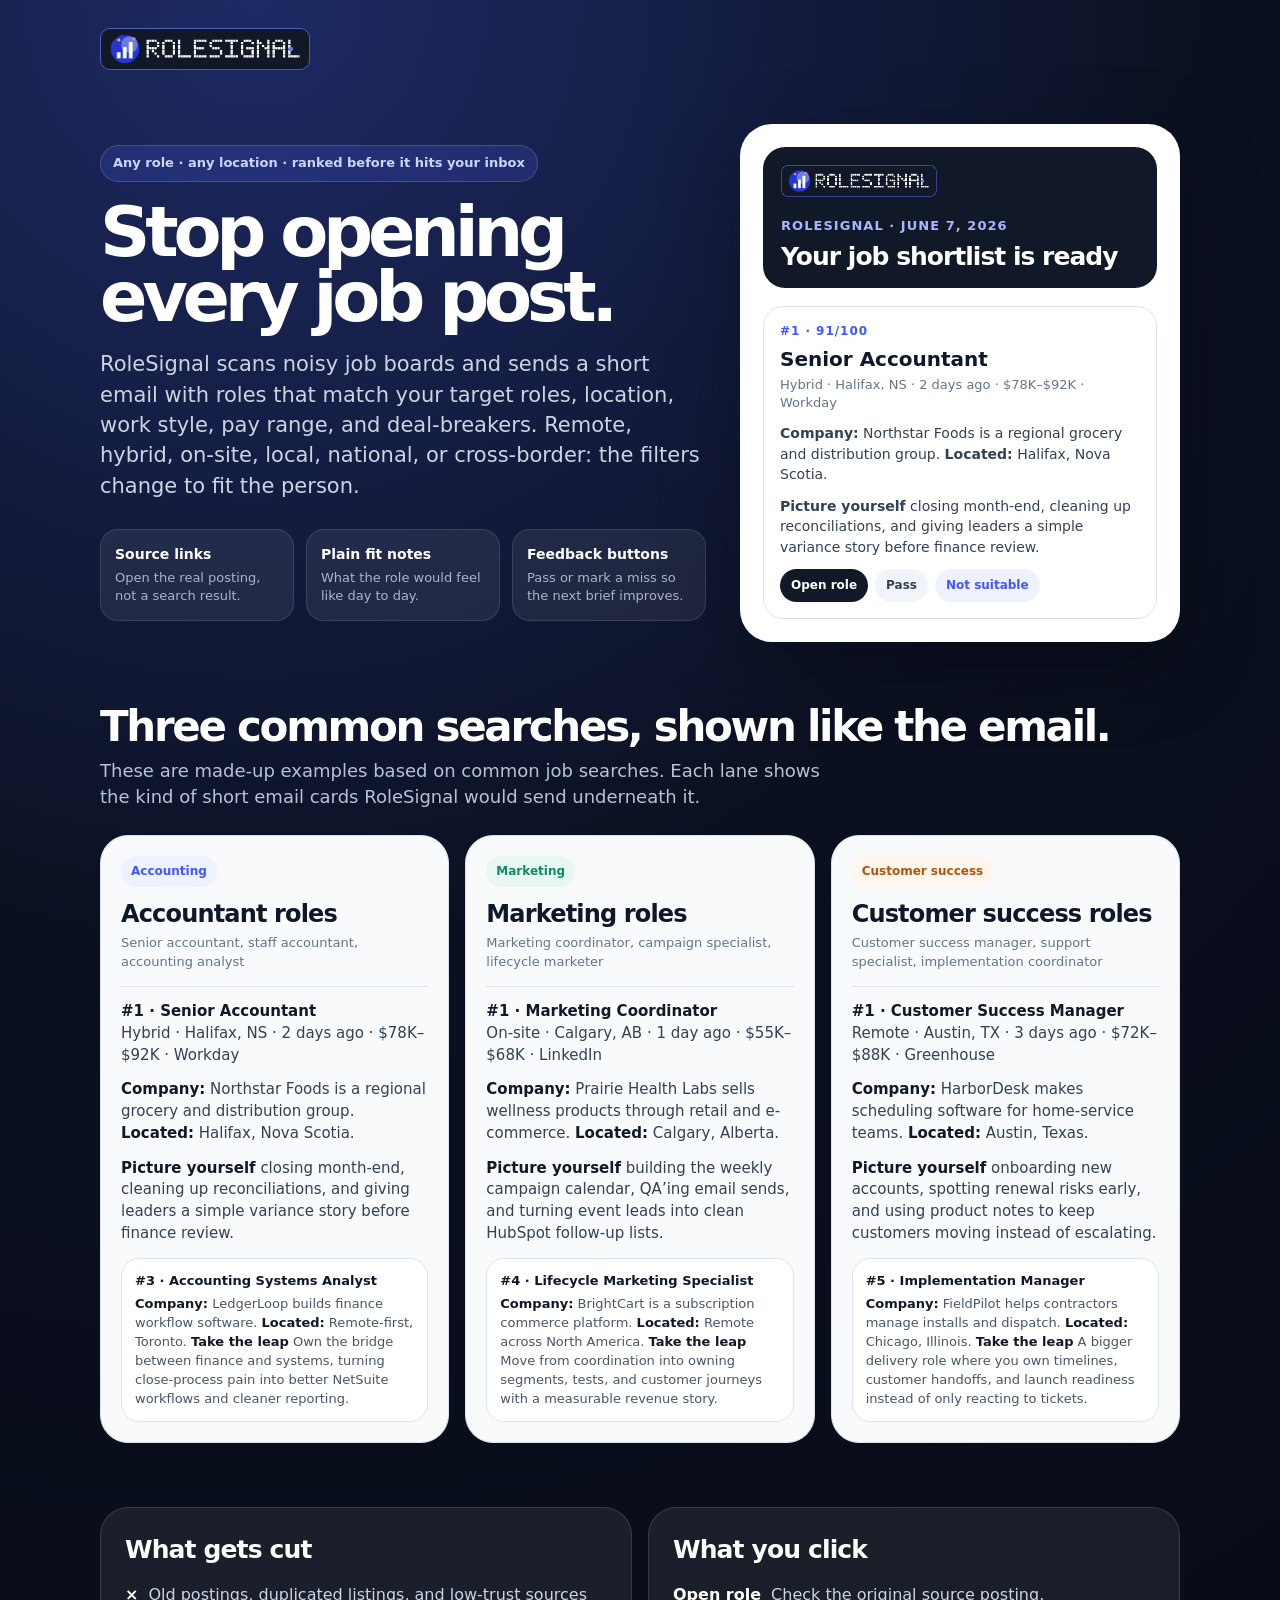
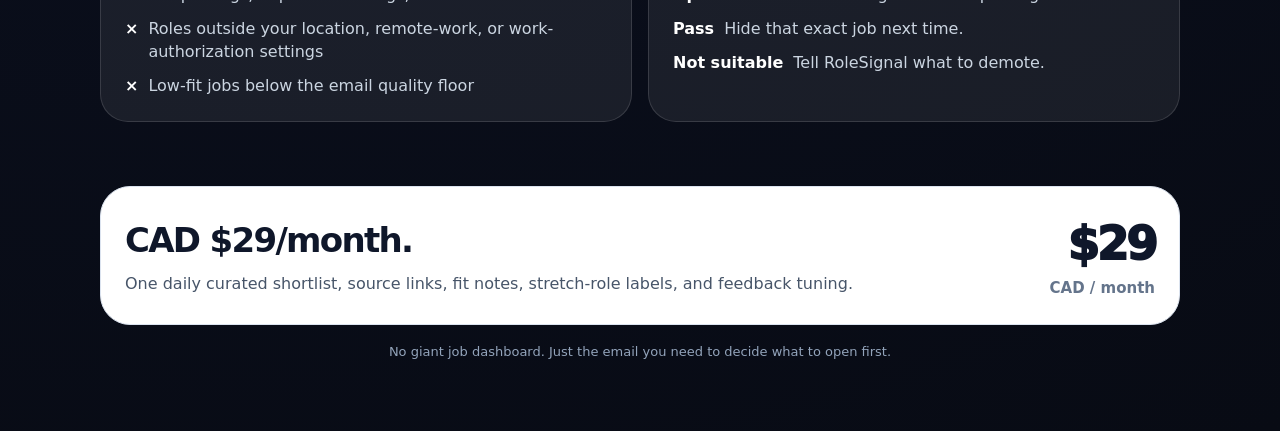
==== index.html @ ea530b76 "Expand RoleSignal examples beyond remote search" ====
<!doctype html>
<html lang="en">
<head>
<meta charset="utf-8" />
<meta name="viewport" content="width=device-width, initial-scale=1" />
<title>RoleSignal: curated job shortlists</title>
<style>
:root{--bg:#0b1020;--panel:#111827;--card:#f8fafc;--ink:#0f172a;--muted:#64748b;--line:#dbe3ef;--blue:#5266ff;--blue2:#eef2ff;--green:#0f8a66;--green2:#e8f7f1;--orange:#b45309;--orange2:#fff7ed;--shadow:0 24px 80px rgba(0,0,0,.28);--radius:28px}*{box-sizing:border-box}body{margin:0;font-family:Inter,ui-sans-serif,system-ui,-apple-system,Segoe UI,Roboto,Arial,sans-serif;background:radial-gradient(circle at 20% 0,#1d2a64 0,#0b1020 42%,#080b14 100%);color:white;-webkit-font-smoothing:antialiased;line-height:1.45}.wrap{max-width:1120px;margin:0 auto;padding:28px 20px 56px}.top{display:flex;align-items:center;justify-content:space-between;margin-bottom:54px}.logo{width:210px;height:auto;display:block}.tag{border:1px solid rgba(255,255,255,.16);color:#cbd5e1;border-radius:999px;padding:8px 12px;font-size:13px;font-weight:800}.hero{display:grid;grid-template-columns:1fr 440px;gap:34px;align-items:center;margin-bottom:64px}.eyebrow{display:inline-flex;gap:8px;align-items:center;background:rgba(82,102,255,.18);color:#cbd5ff;border:1px solid rgba(150,164,255,.28);padding:8px 12px;border-radius:999px;font-size:13px;font-weight:900;margin-bottom:18px}.hero h1{font-size:70px;line-height:.92;letter-spacing:-.075em;margin:0 0 20px;max-width:690px}.lead{font-size:21px;color:#cbd5e1;max-width:650px;margin:0 0 28px}.bullets{display:grid;grid-template-columns:repeat(3,1fr);gap:12px;max-width:720px}.bullet{background:rgba(255,255,255,.07);border:1px solid rgba(255,255,255,.12);border-radius:18px;padding:14px}.bullet b{display:block;font-size:14px;margin-bottom:4px}.bullet span{display:block;color:#aab6ca;font-size:13px}.preview{background:#fff;color:var(--ink);border-radius:32px;padding:22px;box-shadow:var(--shadow);border:1px solid rgba(255,255,255,.18)}.preview-head{background:#111827;color:white;border-radius:22px;padding:18px;margin-bottom:18px}.preview-head img{width:156px;height:auto;margin-bottom:14px}.preview-head b{display:block;font-size:13px;color:#aab6ff;text-transform:uppercase;letter-spacing:.08em}.preview-head h2{font-size:25px;line-height:1.05;margin:8px 0 0;letter-spacing:-.04em}.mini-role{border:1px solid var(--line);border-radius:20px;padding:16px}.score{font-size:12px;color:#4057ff;font-weight:900;text-transform:uppercase;letter-spacing:.08em}.mini-role h3{font-size:20px;line-height:1.15;margin:7px 0 5px}.meta{font-size:13px;color:var(--muted);margin-bottom:10px}.mini-role p{margin:0 0 12px;color:#334155;font-size:14px}.actions{display:flex;gap:7px;flex-wrap:wrap}.pill{display:inline-flex;border-radius:999px;padding:8px 11px;font-size:12px;font-weight:900;background:#111827;color:#fff}.pill.light{background:#f1f5f9;color:#334155}.pill.blue{background:#eef2ff;color:#4057ff}.section{margin:0 0 64px}.section h2{font-size:42px;line-height:1;letter-spacing:-.055em;margin:0 0 10px}.section>p{color:#b7c3d5;font-size:18px;margin:0 0 24px;max-width:720px}.examples{display:grid;grid-template-columns:repeat(3,1fr);gap:16px}.example{background:var(--card);color:var(--ink);border:1px solid var(--line);border-radius:28px;padding:20px;min-height:420px;display:flex;flex-direction:column}.example .label{align-self:flex-start;border-radius:999px;padding:7px 10px;font-size:12px;font-weight:900;margin-bottom:14px}.blue{background:var(--blue2);color:#4057ff}.green{background:var(--green2);color:var(--green)}.orange{background:var(--orange2);color:var(--orange)}.example h3{font-size:24px;line-height:1.1;letter-spacing:-.035em;margin:0 0 7px}.example .where{font-size:13px;color:var(--muted);padding-bottom:14px;border-bottom:1px solid var(--line);margin-bottom:14px}.example p{font-size:15px;color:#334155;margin:0 0 13px}.example strong{color:#111827}.example .why{background:#fff;border:1px solid var(--line);border-radius:18px;padding:13px;margin-top:auto}.why b{display:block;font-size:13px;margin-bottom:5px}.why span{display:block;color:#475569;font-size:13px}.steps{display:grid;grid-template-columns:1fr 1fr;gap:16px}.panel{background:rgba(255,255,255,.07);border:1px solid rgba(255,255,255,.13);border-radius:28px;padding:24px}.panel h3{font-size:25px;margin:0 0 14px;letter-spacing:-.035em}.check{display:grid;gap:11px}.check div{display:flex;gap:10px;color:#cbd5e1}.check b{color:white}.price{background:white;color:var(--ink);border-radius:30px;padding:24px;display:grid;grid-template-columns:1fr auto;gap:20px;align-items:center;border:1px solid var(--line)}.price h2{font-size:34px;margin:0 0 6px;letter-spacing:-.05em}.price p{margin:0;color:#475569}.amount{text-align:right;font-size:46px;font-weight:950;letter-spacing:-.06em}.amount span{display:block;font-size:15px;color:#64748b;letter-spacing:0;font-weight:800}.note{color:#93a4bb;font-size:13px;margin-top:18px;text-align:center}@media(max-width:900px){.hero{grid-template-columns:1fr}.hero h1{font-size:50px}.bullets,.examples,.steps,.price{grid-template-columns:1fr}.amount{text-align:left}.top{align-items:flex-start;gap:16px;flex-direction:column}}
</style>
</head>
<body>
<div class="wrap">
  <header class="top">
    <img class="logo" src="assets/rolesignal-logo.png" alt="RoleSignal">
  </header>

  <main>
    <section class="hero">
      <div>
        <div class="eyebrow">Any role · any location · ranked before it hits your inbox</div>
        <h1>Stop opening every job post.</h1>
        <p class="lead">RoleSignal scans noisy job boards and sends a short email with roles that match your target roles, location, work style, pay range, and deal-breakers. Remote, hybrid, on-site, local, national, or cross-border: the filters change to fit the person.</p>
        <div class="bullets">
          <div class="bullet"><b>Source links</b><span>Open the real posting, not a search result.</span></div>
          <div class="bullet"><b>Plain fit notes</b><span>What the role would feel like day to day.</span></div>
          <div class="bullet"><b>Feedback buttons</b><span>Pass or mark a miss so the next brief improves.</span></div>
        </div>
      </div>
      <aside class="preview" aria-label="Email preview">
        <div class="preview-head">
          <img src="assets/rolesignal-logo.png" alt="RoleSignal">
          <b>RoleSignal · June 7, 2026</b>
          <h2>Your job shortlist is ready</h2>
        </div>
        <div class="mini-role">
          <div class="score">#1 · 91/100</div>
          <h3>Senior Accountant</h3>
          <div class="meta">Hybrid · Halifax, NS · 2 days ago · $78K–$92K · Workday</div>
          <p><strong>Company:</strong> Northstar Foods is a regional grocery and distribution group. <strong>Located:</strong> Halifax, Nova Scotia.</p>
          <p><strong>Picture yourself</strong> closing month-end, cleaning up reconciliations, and giving leaders a simple variance story before finance review.</p>
          <div class="actions"><span class="pill">Open role</span><span class="pill light">Pass</span><span class="pill blue">Not suitable</span></div>
        </div>
      </aside>
    </section>

    <section class="section">
      <h2>Three common searches, shown like the email.</h2>
      <p>These are made-up examples based on common job searches. Each lane shows the kind of short email cards RoleSignal would send underneath it.</p>
      <div class="examples">
        <article class="example">
          <div class="label blue">Accounting</div>
          <h3>Accountant roles</h3>
          <div class="where">Senior accountant, staff accountant, accounting analyst</div>
          <p><strong>#1 · Senior Accountant</strong><br>Hybrid · Halifax, NS · 2 days ago · $78K–$92K · Workday</p>
          <p><strong>Company:</strong> Northstar Foods is a regional grocery and distribution group. <strong>Located:</strong> Halifax, Nova Scotia.</p>
          <p><strong>Picture yourself</strong> closing month-end, cleaning up reconciliations, and giving leaders a simple variance story before finance review.</p>
          <div class="why"><b>#3 · Accounting Systems Analyst</b><span><strong>Company:</strong> LedgerLoop builds finance workflow software. <strong>Located:</strong> Remote-first, Toronto. <strong>Take the leap</strong> Own the bridge between finance and systems, turning close-process pain into better NetSuite workflows and cleaner reporting.</span></div>
        </article>
        <article class="example">
          <div class="label green">Marketing</div>
          <h3>Marketing roles</h3>
          <div class="where">Marketing coordinator, campaign specialist, lifecycle marketer</div>
          <p><strong>#1 · Marketing Coordinator</strong><br>On-site · Calgary, AB · 1 day ago · $55K–$68K · LinkedIn</p>
          <p><strong>Company:</strong> Prairie Health Labs sells wellness products through retail and e-commerce. <strong>Located:</strong> Calgary, Alberta.</p>
          <p><strong>Picture yourself</strong> building the weekly campaign calendar, QA’ing email sends, and turning event leads into clean HubSpot follow-up lists.</p>
          <div class="why"><b>#4 · Lifecycle Marketing Specialist</b><span><strong>Company:</strong> BrightCart is a subscription commerce platform. <strong>Located:</strong> Remote across North America. <strong>Take the leap</strong> Move from coordination into owning segments, tests, and customer journeys with a measurable revenue story.</span></div>
        </article>
        <article class="example">
          <div class="label orange">Customer success</div>
          <h3>Customer success roles</h3>
          <div class="where">Customer success manager, support specialist, implementation coordinator</div>
          <p><strong>#1 · Customer Success Manager</strong><br>Remote · Austin, TX · 3 days ago · $72K–$88K · Greenhouse</p>
          <p><strong>Company:</strong> HarborDesk makes scheduling software for home-service teams. <strong>Located:</strong> Austin, Texas.</p>
          <p><strong>Picture yourself</strong> onboarding new accounts, spotting renewal risks early, and using product notes to keep customers moving instead of escalating.</p>
          <div class="why"><b>#5 · Implementation Manager</b><span><strong>Company:</strong> FieldPilot helps contractors manage installs and dispatch. <strong>Located:</strong> Chicago, Illinois. <strong>Take the leap</strong> A bigger delivery role where you own timelines, customer handoffs, and launch readiness instead of only reacting to tickets.</span></div>
        </article>
      </div>
    </section>

    <section class="section steps">
      <div class="panel">
        <h3>What gets cut</h3>
        <div class="check">
          <div><b>×</b><span>Old postings, duplicated listings, and low-trust sources</span></div>
          <div><b>×</b><span>Roles outside your location, remote-work, or work-authorization settings</span></div>
          <div><b>×</b><span>Low-fit jobs below the email quality floor</span></div>
        </div>
      </div>
      <div class="panel">
        <h3>What you click</h3>
        <div class="check">
          <div><b>Open role</b><span>Check the original source posting.</span></div>
          <div><b>Pass</b><span>Hide that exact job next time.</span></div>
          <div><b>Not suitable</b><span>Tell RoleSignal what to demote.</span></div>
        </div>
      </div>
    </section>

    <section class="price" aria-label="Pricing">
      <div>
        <h2>CAD $29/month.</h2>
        <p>One daily curated shortlist, source links, fit notes, stretch-role labels, and feedback tuning.</p>
      </div>
      <div class="amount">$29<span>CAD / month</span></div>
    </section>
    <p class="note">No giant job dashboard. Just the email you need to decide what to open first.</p>
  </main>
</div>
</body>
</html>
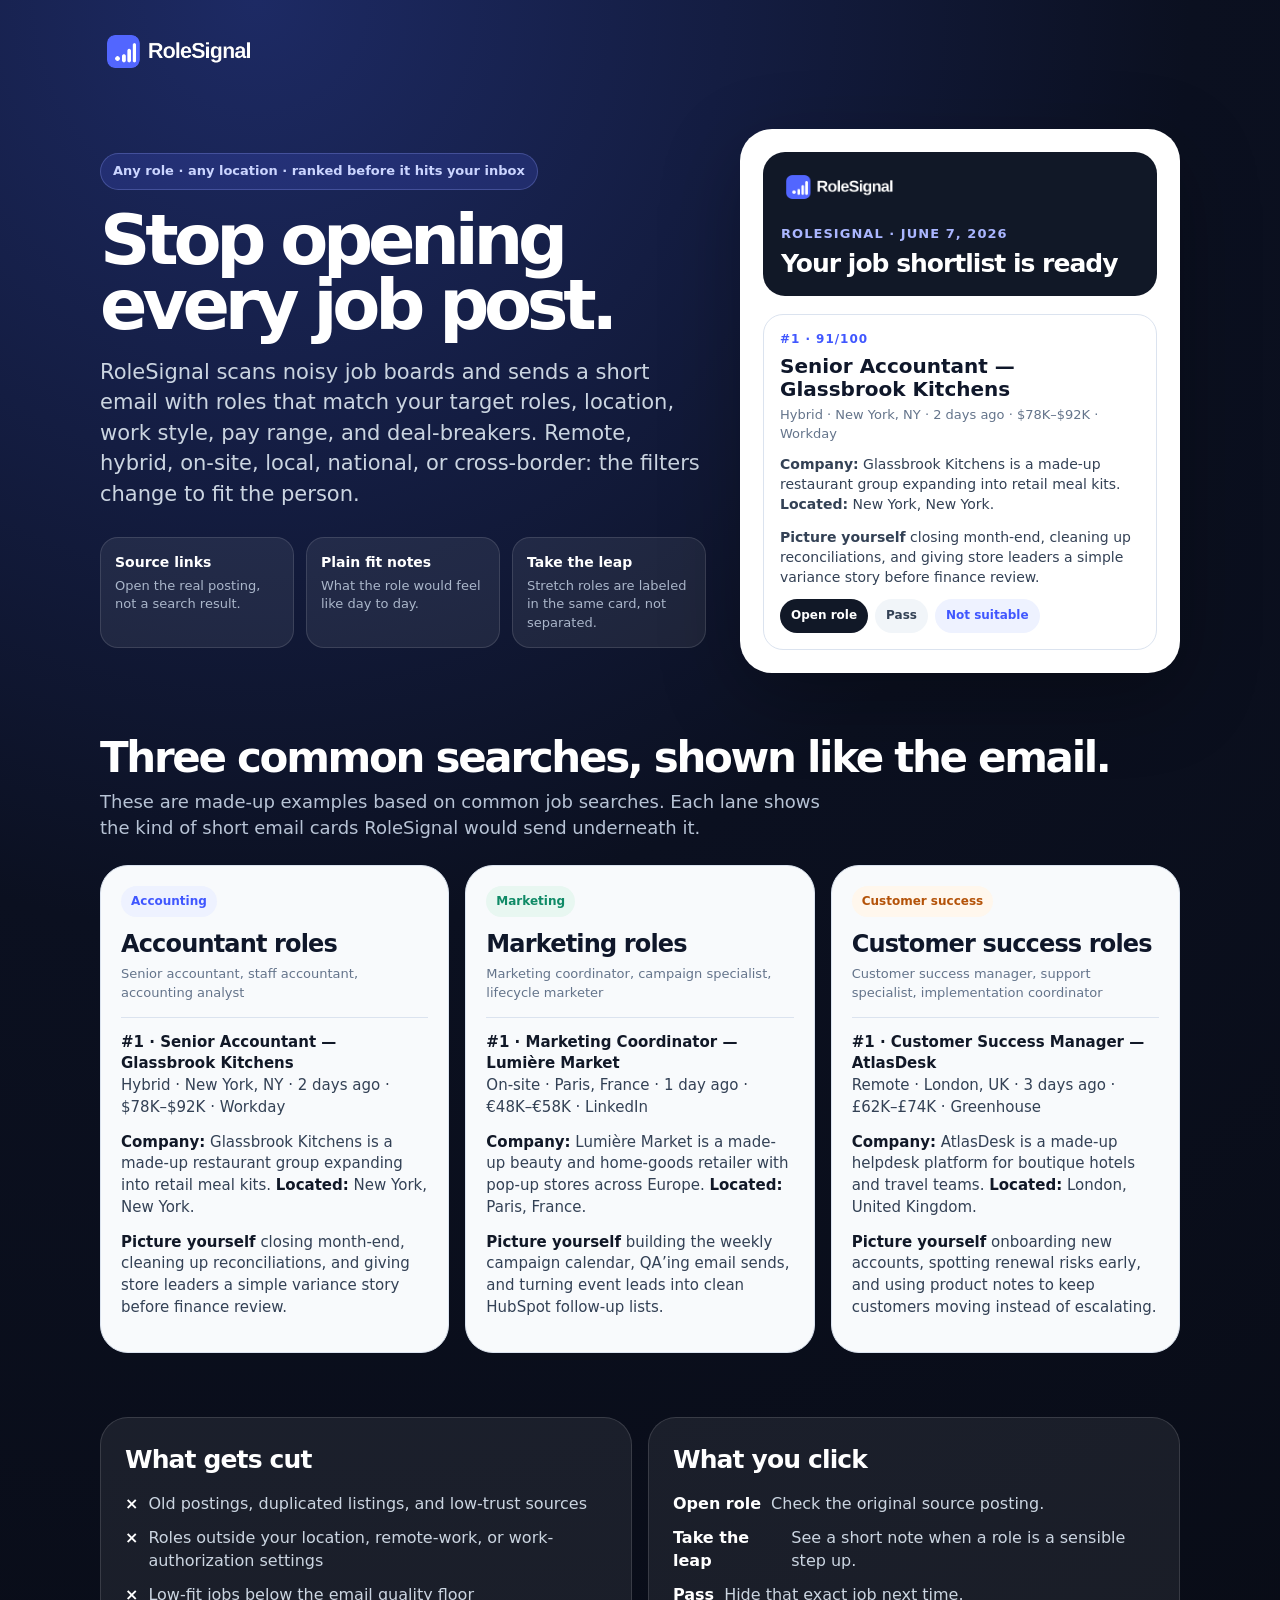
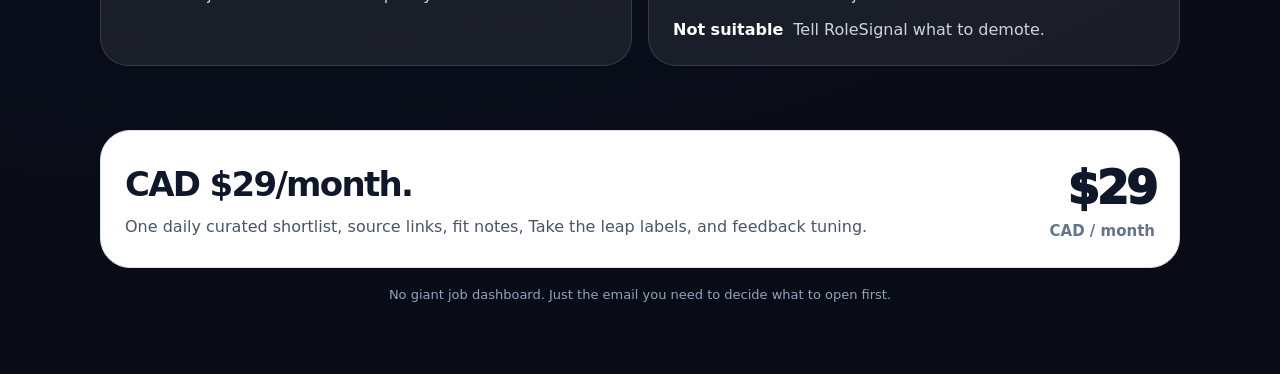
==== commit 4aa8c4f1: "Polish RoleSignal examples and logo" ====
--- a/index.html
+++ b/index.html
@@ -11,7 +11,7 @@
 <body>
 <div class="wrap">
   <header class="top">
-    <img class="logo" src="assets/rolesignal-logo.png" alt="RoleSignal">
+    <img class="logo" src="assets/rolesignal-logo-clean.png" alt="RoleSignal">
   </header>
 
   <main>
@@ -23,21 +23,21 @@
         <div class="bullets">
           <div class="bullet"><b>Source links</b><span>Open the real posting, not a search result.</span></div>
           <div class="bullet"><b>Plain fit notes</b><span>What the role would feel like day to day.</span></div>
-          <div class="bullet"><b>Feedback buttons</b><span>Pass or mark a miss so the next brief improves.</span></div>
+          <div class="bullet"><b>Take the leap</b><span>Stretch roles are labeled in the same card, not separated.</span></div>
         </div>
       </div>
       <aside class="preview" aria-label="Email preview">
         <div class="preview-head">
-          <img src="assets/rolesignal-logo.png" alt="RoleSignal">
+          <img src="assets/rolesignal-logo-clean.png" alt="RoleSignal">
           <b>RoleSignal · June 7, 2026</b>
           <h2>Your job shortlist is ready</h2>
         </div>
         <div class="mini-role">
           <div class="score">#1 · 91/100</div>
-          <h3>Senior Accountant</h3>
-          <div class="meta">Hybrid · Halifax, NS · 2 days ago · $78K–$92K · Workday</div>
-          <p><strong>Company:</strong> Northstar Foods is a regional grocery and distribution group. <strong>Located:</strong> Halifax, Nova Scotia.</p>
-          <p><strong>Picture yourself</strong> closing month-end, cleaning up reconciliations, and giving leaders a simple variance story before finance review.</p>
+          <h3>Senior Accountant — Glassbrook Kitchens</h3>
+          <div class="meta">Hybrid · New York, NY · 2 days ago · $78K–$92K · Workday</div>
+          <p><strong>Company:</strong> Glassbrook Kitchens is a made-up restaurant group expanding into retail meal kits. <strong>Located:</strong> New York, New York.</p>
+          <p><strong>Picture yourself</strong> closing month-end, cleaning up reconciliations, and giving store leaders a simple variance story before finance review.</p>
           <div class="actions"><span class="pill">Open role</span><span class="pill light">Pass</span><span class="pill blue">Not suitable</span></div>
         </div>
       </aside>
@@ -51,28 +51,25 @@
           <div class="label blue">Accounting</div>
           <h3>Accountant roles</h3>
           <div class="where">Senior accountant, staff accountant, accounting analyst</div>
-          <p><strong>#1 · Senior Accountant</strong><br>Hybrid · Halifax, NS · 2 days ago · $78K–$92K · Workday</p>
-          <p><strong>Company:</strong> Northstar Foods is a regional grocery and distribution group. <strong>Located:</strong> Halifax, Nova Scotia.</p>
-          <p><strong>Picture yourself</strong> closing month-end, cleaning up reconciliations, and giving leaders a simple variance story before finance review.</p>
-          <div class="why"><b>#3 · Accounting Systems Analyst</b><span><strong>Company:</strong> LedgerLoop builds finance workflow software. <strong>Located:</strong> Remote-first, Toronto. <strong>Take the leap</strong> Own the bridge between finance and systems, turning close-process pain into better NetSuite workflows and cleaner reporting.</span></div>
+          <p><strong>#1 · Senior Accountant — Glassbrook Kitchens</strong><br>Hybrid · New York, NY · 2 days ago · $78K–$92K · Workday</p>
+          <p><strong>Company:</strong> Glassbrook Kitchens is a made-up restaurant group expanding into retail meal kits. <strong>Located:</strong> New York, New York.</p>
+          <p><strong>Picture yourself</strong> closing month-end, cleaning up reconciliations, and giving store leaders a simple variance story before finance review.</p>
         </article>
         <article class="example">
           <div class="label green">Marketing</div>
           <h3>Marketing roles</h3>
           <div class="where">Marketing coordinator, campaign specialist, lifecycle marketer</div>
-          <p><strong>#1 · Marketing Coordinator</strong><br>On-site · Calgary, AB · 1 day ago · $55K–$68K · LinkedIn</p>
-          <p><strong>Company:</strong> Prairie Health Labs sells wellness products through retail and e-commerce. <strong>Located:</strong> Calgary, Alberta.</p>
+          <p><strong>#1 · Marketing Coordinator — Lumière Market</strong><br>On-site · Paris, France · 1 day ago · €48K–€58K · LinkedIn</p>
+          <p><strong>Company:</strong> Lumière Market is a made-up beauty and home-goods retailer with pop-up stores across Europe. <strong>Located:</strong> Paris, France.</p>
           <p><strong>Picture yourself</strong> building the weekly campaign calendar, QA’ing email sends, and turning event leads into clean HubSpot follow-up lists.</p>
-          <div class="why"><b>#4 · Lifecycle Marketing Specialist</b><span><strong>Company:</strong> BrightCart is a subscription commerce platform. <strong>Located:</strong> Remote across North America. <strong>Take the leap</strong> Move from coordination into owning segments, tests, and customer journeys with a measurable revenue story.</span></div>
         </article>
         <article class="example">
           <div class="label orange">Customer success</div>
           <h3>Customer success roles</h3>
           <div class="where">Customer success manager, support specialist, implementation coordinator</div>
-          <p><strong>#1 · Customer Success Manager</strong><br>Remote · Austin, TX · 3 days ago · $72K–$88K · Greenhouse</p>
-          <p><strong>Company:</strong> HarborDesk makes scheduling software for home-service teams. <strong>Located:</strong> Austin, Texas.</p>
+          <p><strong>#1 · Customer Success Manager — AtlasDesk</strong><br>Remote · London, UK · 3 days ago · £62K–£74K · Greenhouse</p>
+          <p><strong>Company:</strong> AtlasDesk is a made-up helpdesk platform for boutique hotels and travel teams. <strong>Located:</strong> London, United Kingdom.</p>
           <p><strong>Picture yourself</strong> onboarding new accounts, spotting renewal risks early, and using product notes to keep customers moving instead of escalating.</p>
-          <div class="why"><b>#5 · Implementation Manager</b><span><strong>Company:</strong> FieldPilot helps contractors manage installs and dispatch. <strong>Located:</strong> Chicago, Illinois. <strong>Take the leap</strong> A bigger delivery role where you own timelines, customer handoffs, and launch readiness instead of only reacting to tickets.</span></div>
         </article>
       </div>
     </section>
@@ -90,6 +87,7 @@
         <h3>What you click</h3>
         <div class="check">
           <div><b>Open role</b><span>Check the original source posting.</span></div>
+          <div><b>Take the leap</b><span>See a short note when a role is a sensible step up.</span></div>
           <div><b>Pass</b><span>Hide that exact job next time.</span></div>
           <div><b>Not suitable</b><span>Tell RoleSignal what to demote.</span></div>
         </div>
@@ -99,7 +97,7 @@
     <section class="price" aria-label="Pricing">
       <div>
         <h2>CAD $29/month.</h2>
-        <p>One daily curated shortlist, source links, fit notes, stretch-role labels, and feedback tuning.</p>
+        <p>One daily curated shortlist, source links, fit notes, Take the leap labels, and feedback tuning.</p>
       </div>
       <div class="amount">$29<span>CAD / month</span></div>
     </section>
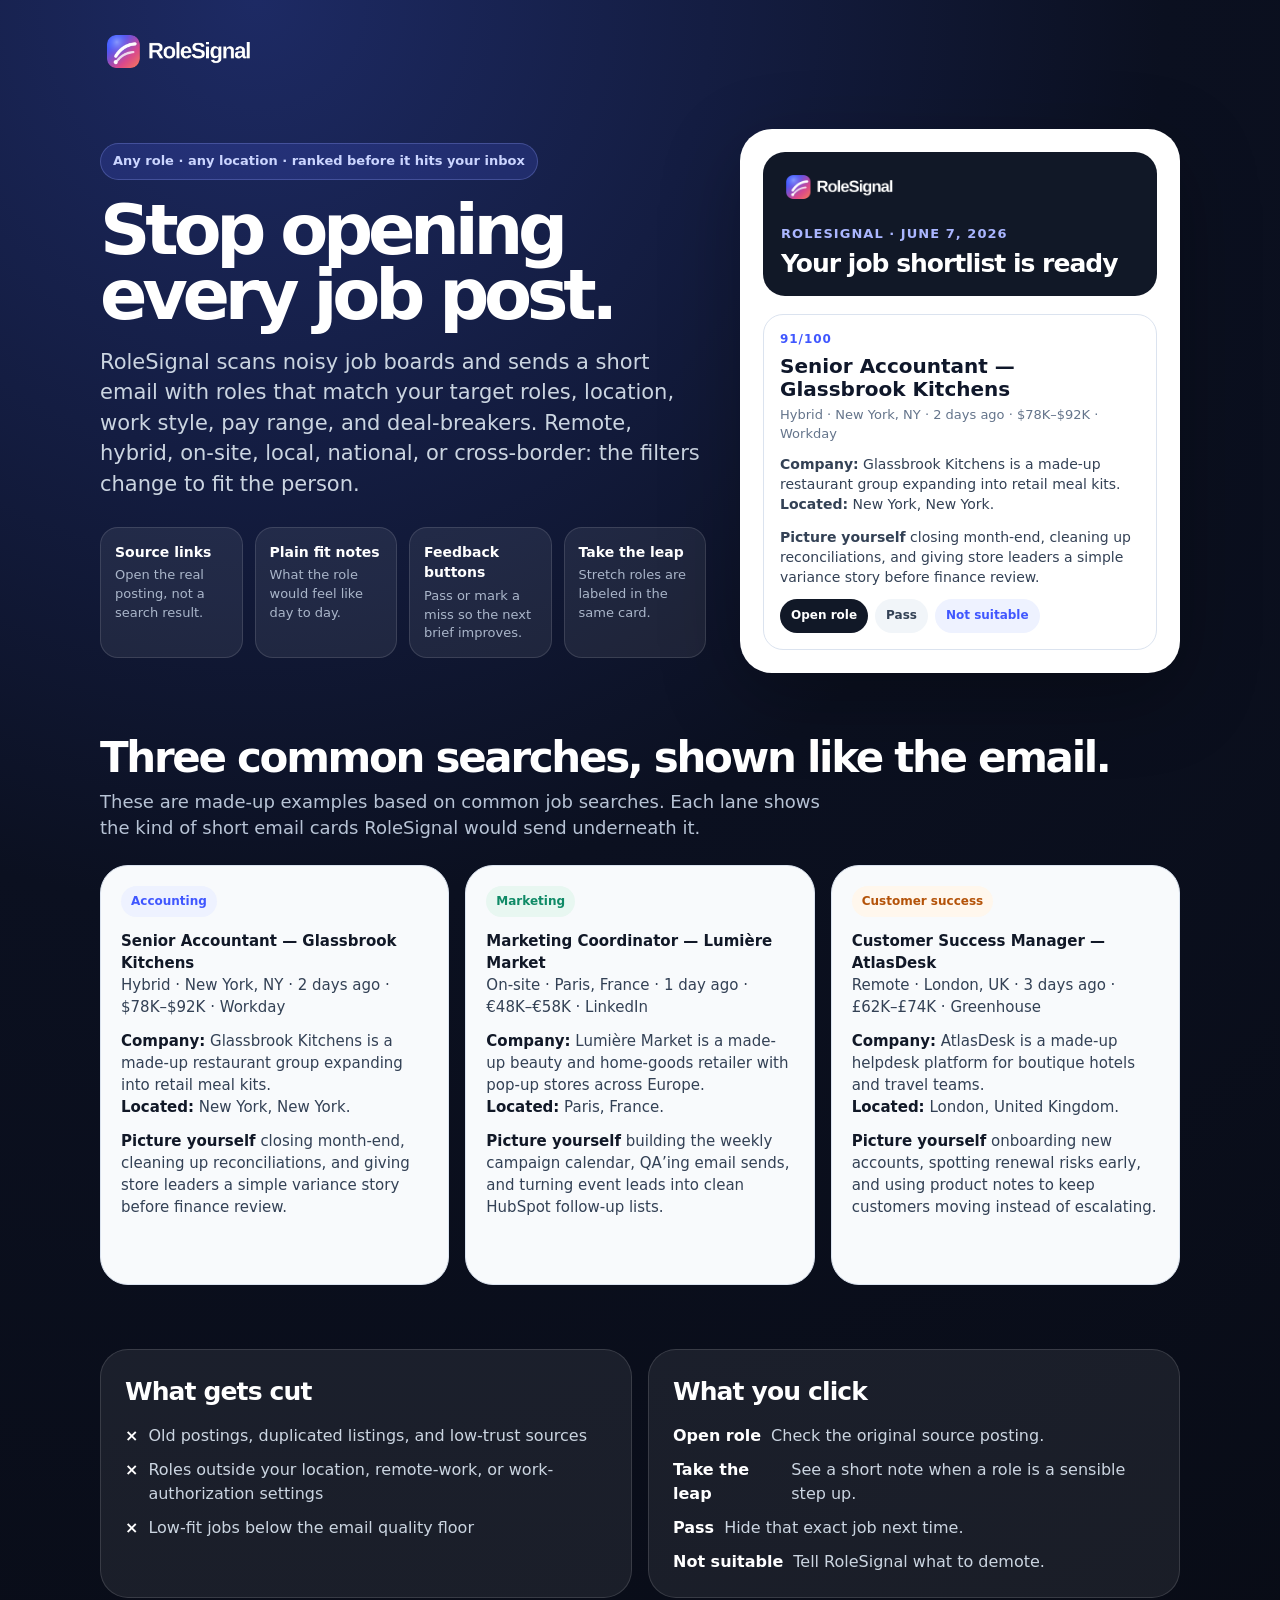
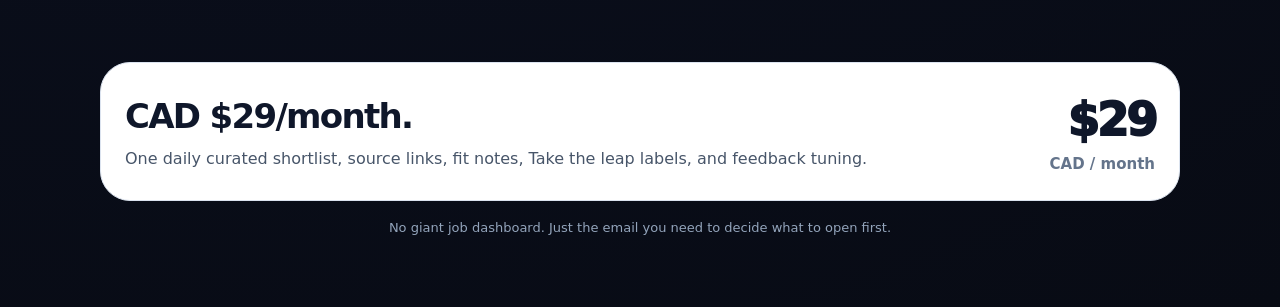
==== commit 36bd8faf: "Rework RoleSignal logo and example cards" ====
--- a/index.html
+++ b/index.html
@@ -5,7 +5,7 @@
 <meta name="viewport" content="width=device-width, initial-scale=1" />
 <title>RoleSignal: curated job shortlists</title>
 <style>
-:root{--bg:#0b1020;--panel:#111827;--card:#f8fafc;--ink:#0f172a;--muted:#64748b;--line:#dbe3ef;--blue:#5266ff;--blue2:#eef2ff;--green:#0f8a66;--green2:#e8f7f1;--orange:#b45309;--orange2:#fff7ed;--shadow:0 24px 80px rgba(0,0,0,.28);--radius:28px}*{box-sizing:border-box}body{margin:0;font-family:Inter,ui-sans-serif,system-ui,-apple-system,Segoe UI,Roboto,Arial,sans-serif;background:radial-gradient(circle at 20% 0,#1d2a64 0,#0b1020 42%,#080b14 100%);color:white;-webkit-font-smoothing:antialiased;line-height:1.45}.wrap{max-width:1120px;margin:0 auto;padding:28px 20px 56px}.top{display:flex;align-items:center;justify-content:space-between;margin-bottom:54px}.logo{width:210px;height:auto;display:block}.tag{border:1px solid rgba(255,255,255,.16);color:#cbd5e1;border-radius:999px;padding:8px 12px;font-size:13px;font-weight:800}.hero{display:grid;grid-template-columns:1fr 440px;gap:34px;align-items:center;margin-bottom:64px}.eyebrow{display:inline-flex;gap:8px;align-items:center;background:rgba(82,102,255,.18);color:#cbd5ff;border:1px solid rgba(150,164,255,.28);padding:8px 12px;border-radius:999px;font-size:13px;font-weight:900;margin-bottom:18px}.hero h1{font-size:70px;line-height:.92;letter-spacing:-.075em;margin:0 0 20px;max-width:690px}.lead{font-size:21px;color:#cbd5e1;max-width:650px;margin:0 0 28px}.bullets{display:grid;grid-template-columns:repeat(3,1fr);gap:12px;max-width:720px}.bullet{background:rgba(255,255,255,.07);border:1px solid rgba(255,255,255,.12);border-radius:18px;padding:14px}.bullet b{display:block;font-size:14px;margin-bottom:4px}.bullet span{display:block;color:#aab6ca;font-size:13px}.preview{background:#fff;color:var(--ink);border-radius:32px;padding:22px;box-shadow:var(--shadow);border:1px solid rgba(255,255,255,.18)}.preview-head{background:#111827;color:white;border-radius:22px;padding:18px;margin-bottom:18px}.preview-head img{width:156px;height:auto;margin-bottom:14px}.preview-head b{display:block;font-size:13px;color:#aab6ff;text-transform:uppercase;letter-spacing:.08em}.preview-head h2{font-size:25px;line-height:1.05;margin:8px 0 0;letter-spacing:-.04em}.mini-role{border:1px solid var(--line);border-radius:20px;padding:16px}.score{font-size:12px;color:#4057ff;font-weight:900;text-transform:uppercase;letter-spacing:.08em}.mini-role h3{font-size:20px;line-height:1.15;margin:7px 0 5px}.meta{font-size:13px;color:var(--muted);margin-bottom:10px}.mini-role p{margin:0 0 12px;color:#334155;font-size:14px}.actions{display:flex;gap:7px;flex-wrap:wrap}.pill{display:inline-flex;border-radius:999px;padding:8px 11px;font-size:12px;font-weight:900;background:#111827;color:#fff}.pill.light{background:#f1f5f9;color:#334155}.pill.blue{background:#eef2ff;color:#4057ff}.section{margin:0 0 64px}.section h2{font-size:42px;line-height:1;letter-spacing:-.055em;margin:0 0 10px}.section>p{color:#b7c3d5;font-size:18px;margin:0 0 24px;max-width:720px}.examples{display:grid;grid-template-columns:repeat(3,1fr);gap:16px}.example{background:var(--card);color:var(--ink);border:1px solid var(--line);border-radius:28px;padding:20px;min-height:420px;display:flex;flex-direction:column}.example .label{align-self:flex-start;border-radius:999px;padding:7px 10px;font-size:12px;font-weight:900;margin-bottom:14px}.blue{background:var(--blue2);color:#4057ff}.green{background:var(--green2);color:var(--green)}.orange{background:var(--orange2);color:var(--orange)}.example h3{font-size:24px;line-height:1.1;letter-spacing:-.035em;margin:0 0 7px}.example .where{font-size:13px;color:var(--muted);padding-bottom:14px;border-bottom:1px solid var(--line);margin-bottom:14px}.example p{font-size:15px;color:#334155;margin:0 0 13px}.example strong{color:#111827}.example .why{background:#fff;border:1px solid var(--line);border-radius:18px;padding:13px;margin-top:auto}.why b{display:block;font-size:13px;margin-bottom:5px}.why span{display:block;color:#475569;font-size:13px}.steps{display:grid;grid-template-columns:1fr 1fr;gap:16px}.panel{background:rgba(255,255,255,.07);border:1px solid rgba(255,255,255,.13);border-radius:28px;padding:24px}.panel h3{font-size:25px;margin:0 0 14px;letter-spacing:-.035em}.check{display:grid;gap:11px}.check div{display:flex;gap:10px;color:#cbd5e1}.check b{color:white}.price{background:white;color:var(--ink);border-radius:30px;padding:24px;display:grid;grid-template-columns:1fr auto;gap:20px;align-items:center;border:1px solid var(--line)}.price h2{font-size:34px;margin:0 0 6px;letter-spacing:-.05em}.price p{margin:0;color:#475569}.amount{text-align:right;font-size:46px;font-weight:950;letter-spacing:-.06em}.amount span{display:block;font-size:15px;color:#64748b;letter-spacing:0;font-weight:800}.note{color:#93a4bb;font-size:13px;margin-top:18px;text-align:center}@media(max-width:900px){.hero{grid-template-columns:1fr}.hero h1{font-size:50px}.bullets,.examples,.steps,.price{grid-template-columns:1fr}.amount{text-align:left}.top{align-items:flex-start;gap:16px;flex-direction:column}}
+:root{--bg:#0b1020;--panel:#111827;--card:#f8fafc;--ink:#0f172a;--muted:#64748b;--line:#dbe3ef;--blue:#5266ff;--blue2:#eef2ff;--green:#0f8a66;--green2:#e8f7f1;--orange:#b45309;--orange2:#fff7ed;--shadow:0 24px 80px rgba(0,0,0,.28);--radius:28px}*{box-sizing:border-box}body{margin:0;font-family:Inter,ui-sans-serif,system-ui,-apple-system,Segoe UI,Roboto,Arial,sans-serif;background:radial-gradient(circle at 20% 0,#1d2a64 0,#0b1020 42%,#080b14 100%);color:white;-webkit-font-smoothing:antialiased;line-height:1.45}.wrap{max-width:1120px;margin:0 auto;padding:28px 20px 56px}.top{display:flex;align-items:center;justify-content:space-between;margin-bottom:54px}.logo{width:210px;height:auto;display:block}.tag{border:1px solid rgba(255,255,255,.16);color:#cbd5e1;border-radius:999px;padding:8px 12px;font-size:13px;font-weight:800}.hero{display:grid;grid-template-columns:1fr 440px;gap:34px;align-items:center;margin-bottom:64px}.eyebrow{display:inline-flex;gap:8px;align-items:center;background:rgba(82,102,255,.18);color:#cbd5ff;border:1px solid rgba(150,164,255,.28);padding:8px 12px;border-radius:999px;font-size:13px;font-weight:900;margin-bottom:18px}.hero h1{font-size:70px;line-height:.92;letter-spacing:-.075em;margin:0 0 20px;max-width:690px}.lead{font-size:21px;color:#cbd5e1;max-width:650px;margin:0 0 28px}.bullets{display:grid;grid-template-columns:repeat(4,1fr);gap:12px;max-width:900px}.bullet{background:rgba(255,255,255,.07);border:1px solid rgba(255,255,255,.12);border-radius:18px;padding:14px}.bullet b{display:block;font-size:14px;margin-bottom:4px}.bullet span{display:block;color:#aab6ca;font-size:13px}.preview{background:#fff;color:var(--ink);border-radius:32px;padding:22px;box-shadow:var(--shadow);border:1px solid rgba(255,255,255,.18)}.preview-head{background:#111827;color:white;border-radius:22px;padding:18px;margin-bottom:18px}.preview-head img{width:156px;height:auto;margin-bottom:14px}.preview-head b{display:block;font-size:13px;color:#aab6ff;text-transform:uppercase;letter-spacing:.08em}.preview-head h2{font-size:25px;line-height:1.05;margin:8px 0 0;letter-spacing:-.04em}.mini-role{border:1px solid var(--line);border-radius:20px;padding:16px}.score{font-size:12px;color:#4057ff;font-weight:900;text-transform:uppercase;letter-spacing:.08em}.mini-role h3{font-size:20px;line-height:1.15;margin:7px 0 5px}.meta{font-size:13px;color:var(--muted);margin-bottom:10px}.mini-role p{margin:0 0 12px;color:#334155;font-size:14px}.actions{display:flex;gap:7px;flex-wrap:wrap}.pill{display:inline-flex;border-radius:999px;padding:8px 11px;font-size:12px;font-weight:900;background:#111827;color:#fff}.pill.light{background:#f1f5f9;color:#334155}.pill.blue{background:#eef2ff;color:#4057ff}.section{margin:0 0 64px}.section h2{font-size:42px;line-height:1;letter-spacing:-.055em;margin:0 0 10px}.section>p{color:#b7c3d5;font-size:18px;margin:0 0 24px;max-width:720px}.examples{display:grid;grid-template-columns:repeat(3,1fr);gap:16px}.example{background:var(--card);color:var(--ink);border:1px solid var(--line);border-radius:28px;padding:20px;min-height:420px;display:flex;flex-direction:column}.example .label{align-self:flex-start;border-radius:999px;padding:7px 10px;font-size:12px;font-weight:900;margin-bottom:14px}.blue{background:var(--blue2);color:#4057ff}.green{background:var(--green2);color:var(--green)}.orange{background:var(--orange2);color:var(--orange)}.example h3{font-size:24px;line-height:1.1;letter-spacing:-.035em;margin:0 0 7px}.example .where{font-size:13px;color:var(--muted);padding-bottom:14px;border-bottom:1px solid var(--line);margin-bottom:14px}.example p{font-size:15px;color:#334155;margin:0 0 13px}.example strong{color:#111827}.example .why{background:#fff;border:1px solid var(--line);border-radius:18px;padding:13px;margin-top:auto}.why b{display:block;font-size:13px;margin-bottom:5px}.why span{display:block;color:#475569;font-size:13px}.steps{display:grid;grid-template-columns:1fr 1fr;gap:16px}.panel{background:rgba(255,255,255,.07);border:1px solid rgba(255,255,255,.13);border-radius:28px;padding:24px}.panel h3{font-size:25px;margin:0 0 14px;letter-spacing:-.035em}.check{display:grid;gap:11px}.check div{display:flex;gap:10px;color:#cbd5e1}.check b{color:white}.price{background:white;color:var(--ink);border-radius:30px;padding:24px;display:grid;grid-template-columns:1fr auto;gap:20px;align-items:center;border:1px solid var(--line)}.price h2{font-size:34px;margin:0 0 6px;letter-spacing:-.05em}.price p{margin:0;color:#475569}.amount{text-align:right;font-size:46px;font-weight:950;letter-spacing:-.06em}.amount span{display:block;font-size:15px;color:#64748b;letter-spacing:0;font-weight:800}.note{color:#93a4bb;font-size:13px;margin-top:18px;text-align:center}@media(max-width:900px){.hero{grid-template-columns:1fr}.hero h1{font-size:50px}.bullets,.examples,.steps,.price{grid-template-columns:1fr}.amount{text-align:left}.top{align-items:flex-start;gap:16px;flex-direction:column}}
 </style>
 </head>
 <body>
@@ -23,7 +23,8 @@
         <div class="bullets">
           <div class="bullet"><b>Source links</b><span>Open the real posting, not a search result.</span></div>
           <div class="bullet"><b>Plain fit notes</b><span>What the role would feel like day to day.</span></div>
-          <div class="bullet"><b>Take the leap</b><span>Stretch roles are labeled in the same card, not separated.</span></div>
+          <div class="bullet"><b>Feedback buttons</b><span>Pass or mark a miss so the next brief improves.</span></div>
+          <div class="bullet"><b>Take the leap</b><span>Stretch roles are labeled in the same card.</span></div>
         </div>
       </div>
       <aside class="preview" aria-label="Email preview">
@@ -33,10 +34,10 @@
           <h2>Your job shortlist is ready</h2>
         </div>
         <div class="mini-role">
-          <div class="score">#1 · 91/100</div>
+          <div class="score">91/100</div>
           <h3>Senior Accountant — Glassbrook Kitchens</h3>
           <div class="meta">Hybrid · New York, NY · 2 days ago · $78K–$92K · Workday</div>
-          <p><strong>Company:</strong> Glassbrook Kitchens is a made-up restaurant group expanding into retail meal kits. <strong>Located:</strong> New York, New York.</p>
+          <p><strong>Company:</strong> Glassbrook Kitchens is a made-up restaurant group expanding into retail meal kits.<br><strong>Located:</strong> New York, New York.</p>
           <p><strong>Picture yourself</strong> closing month-end, cleaning up reconciliations, and giving store leaders a simple variance story before finance review.</p>
           <div class="actions"><span class="pill">Open role</span><span class="pill light">Pass</span><span class="pill blue">Not suitable</span></div>
         </div>
@@ -49,26 +50,20 @@
       <div class="examples">
         <article class="example">
           <div class="label blue">Accounting</div>
-          <h3>Accountant roles</h3>
-          <div class="where">Senior accountant, staff accountant, accounting analyst</div>
-          <p><strong>#1 · Senior Accountant — Glassbrook Kitchens</strong><br>Hybrid · New York, NY · 2 days ago · $78K–$92K · Workday</p>
-          <p><strong>Company:</strong> Glassbrook Kitchens is a made-up restaurant group expanding into retail meal kits. <strong>Located:</strong> New York, New York.</p>
+          <p><strong>Senior Accountant — Glassbrook Kitchens</strong><br>Hybrid · New York, NY · 2 days ago · $78K–$92K · Workday</p>
+          <p><strong>Company:</strong> Glassbrook Kitchens is a made-up restaurant group expanding into retail meal kits.<br><strong>Located:</strong> New York, New York.</p>
           <p><strong>Picture yourself</strong> closing month-end, cleaning up reconciliations, and giving store leaders a simple variance story before finance review.</p>
         </article>
         <article class="example">
           <div class="label green">Marketing</div>
-          <h3>Marketing roles</h3>
-          <div class="where">Marketing coordinator, campaign specialist, lifecycle marketer</div>
-          <p><strong>#1 · Marketing Coordinator — Lumière Market</strong><br>On-site · Paris, France · 1 day ago · €48K–€58K · LinkedIn</p>
-          <p><strong>Company:</strong> Lumière Market is a made-up beauty and home-goods retailer with pop-up stores across Europe. <strong>Located:</strong> Paris, France.</p>
+          <p><strong>Marketing Coordinator — Lumière Market</strong><br>On-site · Paris, France · 1 day ago · €48K–€58K · LinkedIn</p>
+          <p><strong>Company:</strong> Lumière Market is a made-up beauty and home-goods retailer with pop-up stores across Europe.<br><strong>Located:</strong> Paris, France.</p>
           <p><strong>Picture yourself</strong> building the weekly campaign calendar, QA’ing email sends, and turning event leads into clean HubSpot follow-up lists.</p>
         </article>
         <article class="example">
           <div class="label orange">Customer success</div>
-          <h3>Customer success roles</h3>
-          <div class="where">Customer success manager, support specialist, implementation coordinator</div>
-          <p><strong>#1 · Customer Success Manager — AtlasDesk</strong><br>Remote · London, UK · 3 days ago · £62K–£74K · Greenhouse</p>
-          <p><strong>Company:</strong> AtlasDesk is a made-up helpdesk platform for boutique hotels and travel teams. <strong>Located:</strong> London, United Kingdom.</p>
+          <p><strong>Customer Success Manager — AtlasDesk</strong><br>Remote · London, UK · 3 days ago · £62K–£74K · Greenhouse</p>
+          <p><strong>Company:</strong> AtlasDesk is a made-up helpdesk platform for boutique hotels and travel teams.<br><strong>Located:</strong> London, United Kingdom.</p>
           <p><strong>Picture yourself</strong> onboarding new accounts, spotting renewal risks early, and using product notes to keep customers moving instead of escalating.</p>
         </article>
       </div>
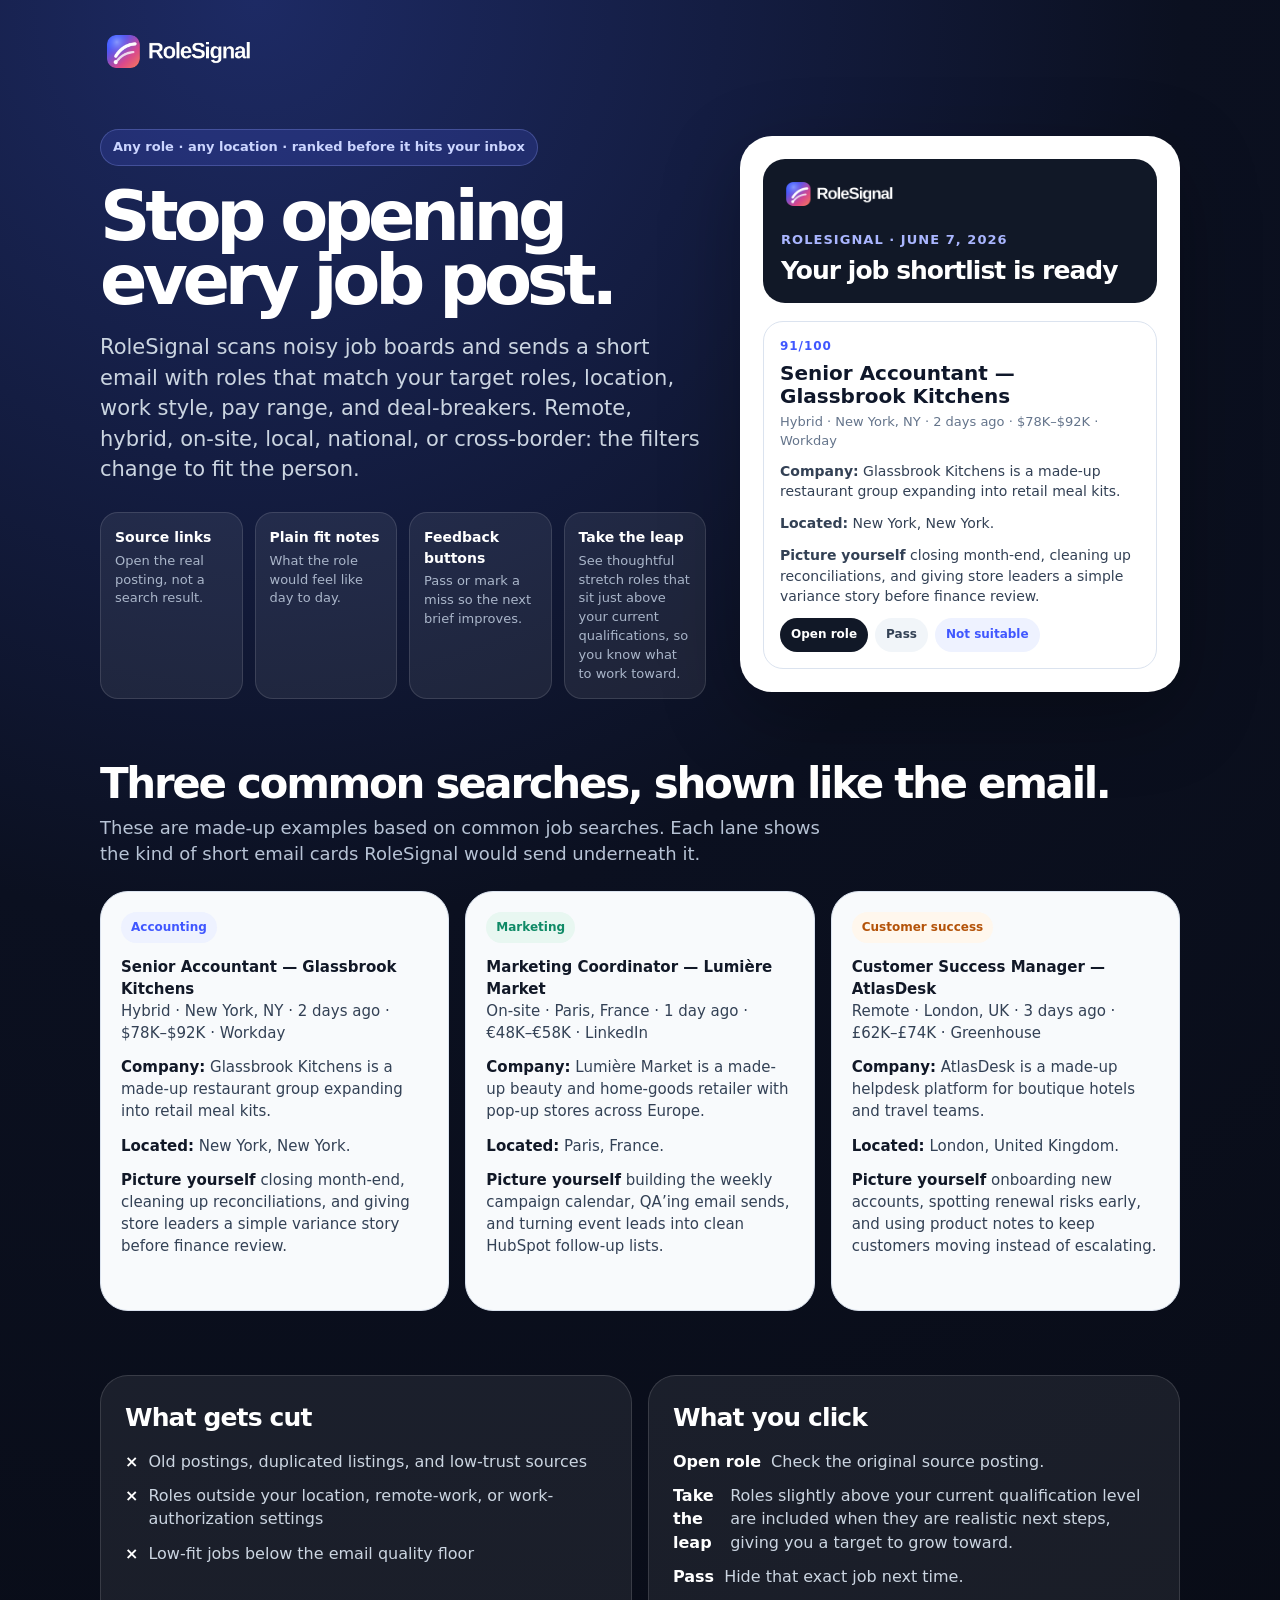
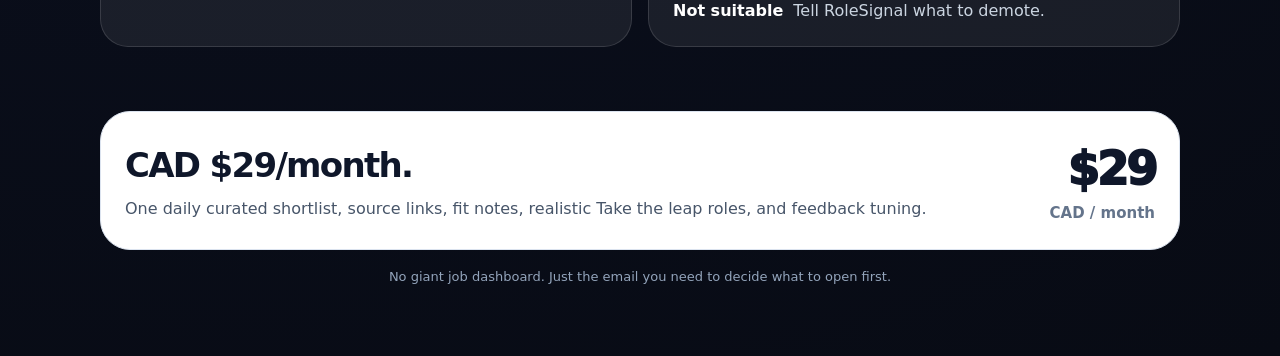
==== commit 34be0b5f: "Polish Take the leap copy and location lines" ====
--- a/index.html
+++ b/index.html
@@ -24,7 +24,7 @@
           <div class="bullet"><b>Source links</b><span>Open the real posting, not a search result.</span></div>
           <div class="bullet"><b>Plain fit notes</b><span>What the role would feel like day to day.</span></div>
           <div class="bullet"><b>Feedback buttons</b><span>Pass or mark a miss so the next brief improves.</span></div>
-          <div class="bullet"><b>Take the leap</b><span>Stretch roles are labeled in the same card.</span></div>
+          <div class="bullet"><b>Take the leap</b><span>See thoughtful stretch roles that sit just above your current qualifications, so you know what to work toward.</span></div>
         </div>
       </div>
       <aside class="preview" aria-label="Email preview">
@@ -37,7 +37,8 @@
           <div class="score">91/100</div>
           <h3>Senior Accountant — Glassbrook Kitchens</h3>
           <div class="meta">Hybrid · New York, NY · 2 days ago · $78K–$92K · Workday</div>
-          <p><strong>Company:</strong> Glassbrook Kitchens is a made-up restaurant group expanding into retail meal kits.<br><strong>Located:</strong> New York, New York.</p>
+          <p><strong>Company:</strong> Glassbrook Kitchens is a made-up restaurant group expanding into retail meal kits.</p>
+          <p><strong>Located:</strong> New York, New York.</p>
           <p><strong>Picture yourself</strong> closing month-end, cleaning up reconciliations, and giving store leaders a simple variance story before finance review.</p>
           <div class="actions"><span class="pill">Open role</span><span class="pill light">Pass</span><span class="pill blue">Not suitable</span></div>
         </div>
@@ -51,19 +52,22 @@
         <article class="example">
           <div class="label blue">Accounting</div>
           <p><strong>Senior Accountant — Glassbrook Kitchens</strong><br>Hybrid · New York, NY · 2 days ago · $78K–$92K · Workday</p>
-          <p><strong>Company:</strong> Glassbrook Kitchens is a made-up restaurant group expanding into retail meal kits.<br><strong>Located:</strong> New York, New York.</p>
+          <p><strong>Company:</strong> Glassbrook Kitchens is a made-up restaurant group expanding into retail meal kits.</p>
+          <p><strong>Located:</strong> New York, New York.</p>
           <p><strong>Picture yourself</strong> closing month-end, cleaning up reconciliations, and giving store leaders a simple variance story before finance review.</p>
         </article>
         <article class="example">
           <div class="label green">Marketing</div>
           <p><strong>Marketing Coordinator — Lumière Market</strong><br>On-site · Paris, France · 1 day ago · €48K–€58K · LinkedIn</p>
-          <p><strong>Company:</strong> Lumière Market is a made-up beauty and home-goods retailer with pop-up stores across Europe.<br><strong>Located:</strong> Paris, France.</p>
+          <p><strong>Company:</strong> Lumière Market is a made-up beauty and home-goods retailer with pop-up stores across Europe.</p>
+          <p><strong>Located:</strong> Paris, France.</p>
           <p><strong>Picture yourself</strong> building the weekly campaign calendar, QA’ing email sends, and turning event leads into clean HubSpot follow-up lists.</p>
         </article>
         <article class="example">
           <div class="label orange">Customer success</div>
           <p><strong>Customer Success Manager — AtlasDesk</strong><br>Remote · London, UK · 3 days ago · £62K–£74K · Greenhouse</p>
-          <p><strong>Company:</strong> AtlasDesk is a made-up helpdesk platform for boutique hotels and travel teams.<br><strong>Located:</strong> London, United Kingdom.</p>
+          <p><strong>Company:</strong> AtlasDesk is a made-up helpdesk platform for boutique hotels and travel teams.</p>
+          <p><strong>Located:</strong> London, United Kingdom.</p>
           <p><strong>Picture yourself</strong> onboarding new accounts, spotting renewal risks early, and using product notes to keep customers moving instead of escalating.</p>
         </article>
       </div>
@@ -82,7 +86,7 @@
         <h3>What you click</h3>
         <div class="check">
           <div><b>Open role</b><span>Check the original source posting.</span></div>
-          <div><b>Take the leap</b><span>See a short note when a role is a sensible step up.</span></div>
+          <div><b>Take the leap</b><span>Roles slightly above your current qualification level are included when they are realistic next steps, giving you a target to grow toward.</span></div>
           <div><b>Pass</b><span>Hide that exact job next time.</span></div>
           <div><b>Not suitable</b><span>Tell RoleSignal what to demote.</span></div>
         </div>
@@ -92,7 +96,7 @@
     <section class="price" aria-label="Pricing">
       <div>
         <h2>CAD $29/month.</h2>
-        <p>One daily curated shortlist, source links, fit notes, Take the leap labels, and feedback tuning.</p>
+        <p>One daily curated shortlist, source links, fit notes, realistic Take the leap roles, and feedback tuning.</p>
       </div>
       <div class="amount">$29<span>CAD / month</span></div>
     </section>
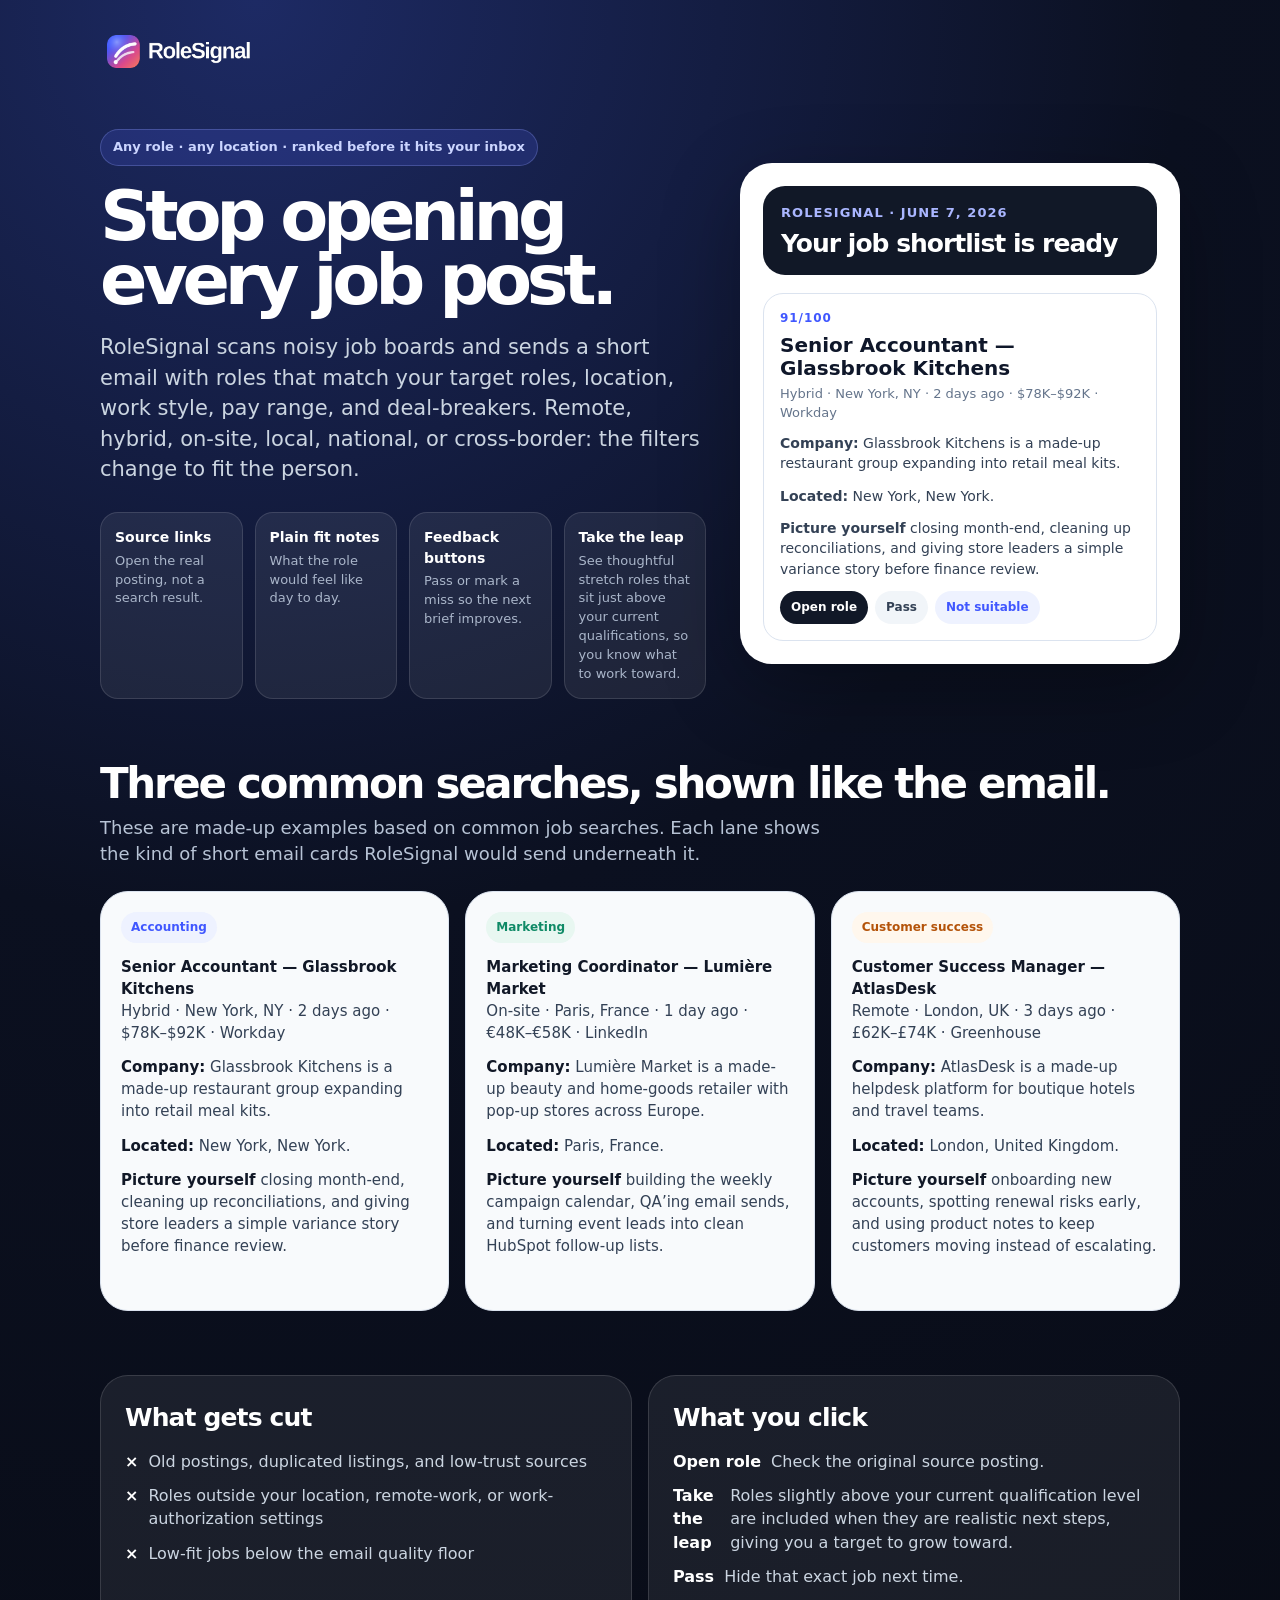
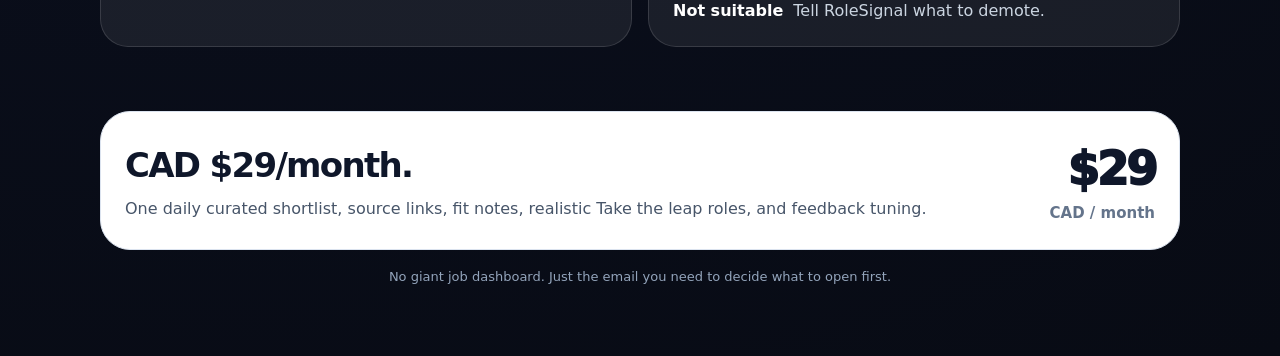
==== commit f3a6735a: "Remove duplicate logo from site email preview" ====
--- a/index.html
+++ b/index.html
@@ -29,7 +29,6 @@
       </div>
       <aside class="preview" aria-label="Email preview">
         <div class="preview-head">
-          <img src="assets/rolesignal-logo-clean.png" alt="RoleSignal">
           <b>RoleSignal · June 7, 2026</b>
           <h2>Your job shortlist is ready</h2>
         </div>
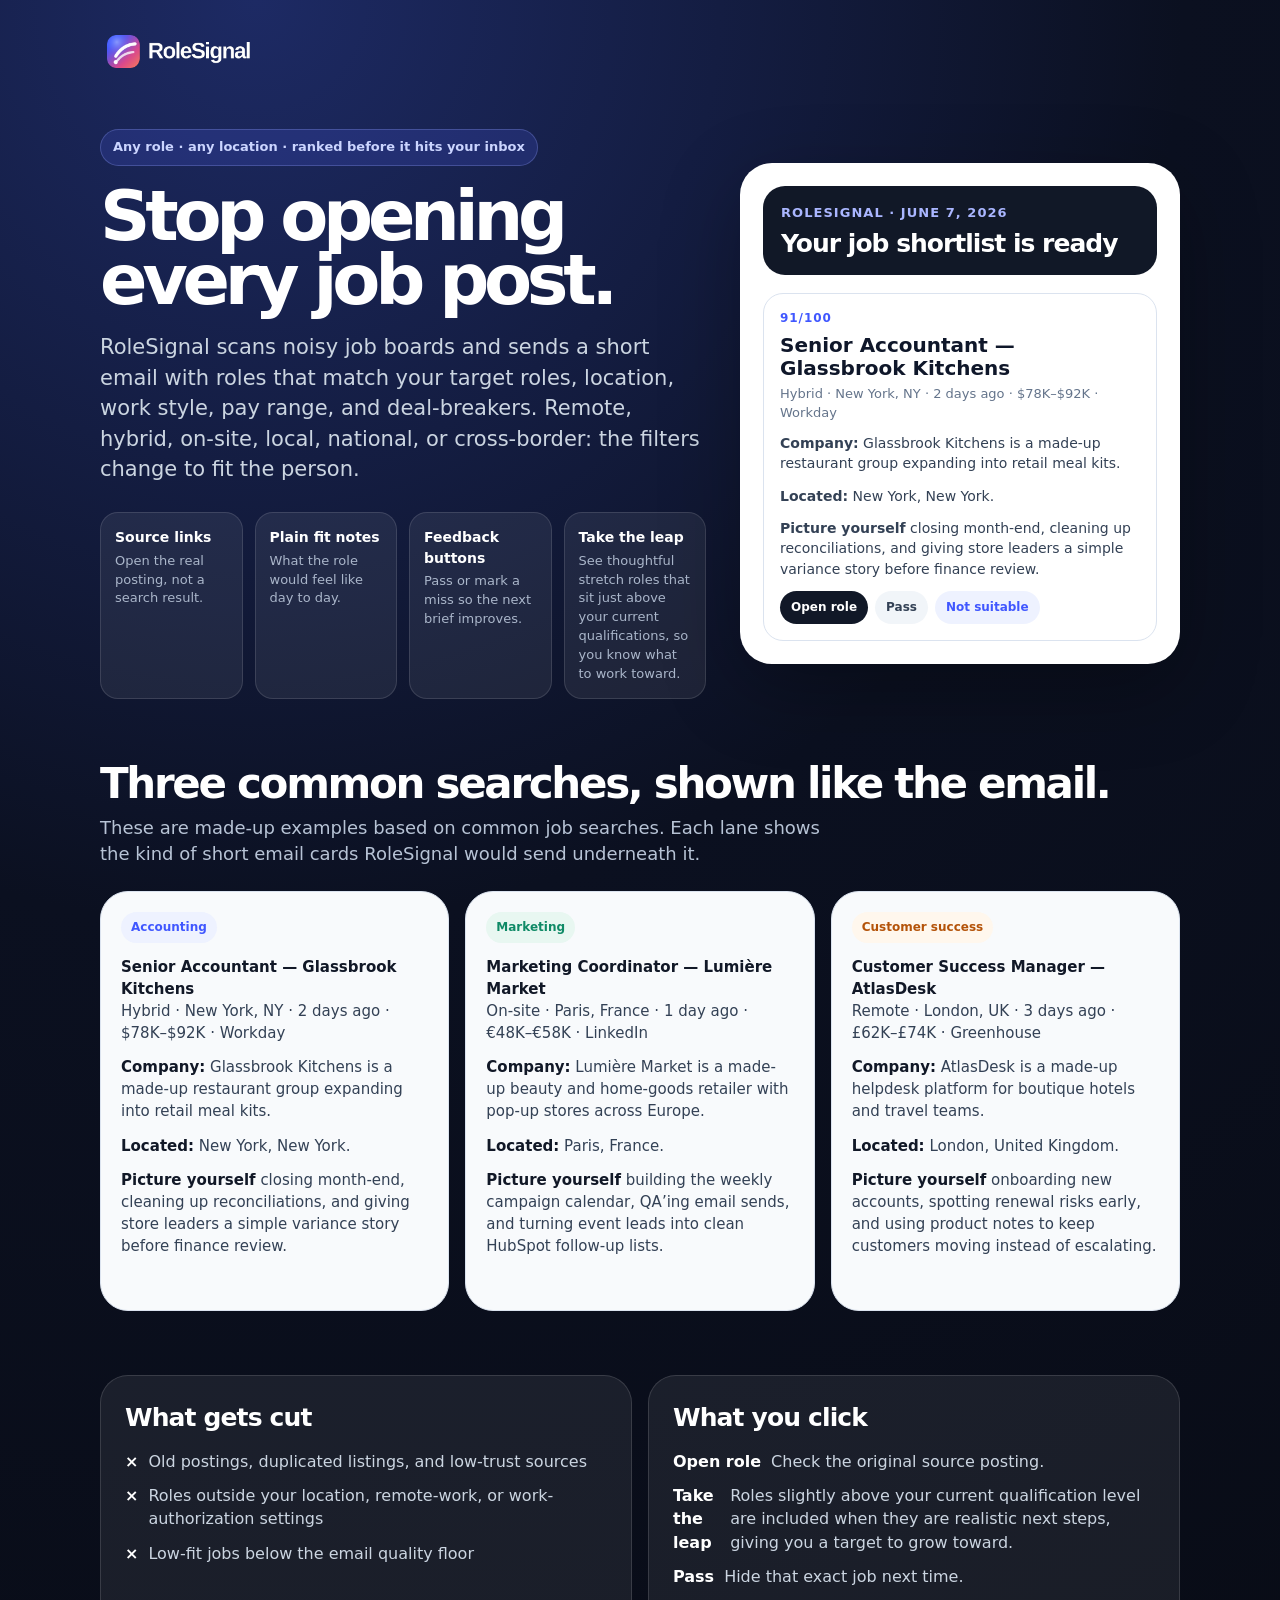
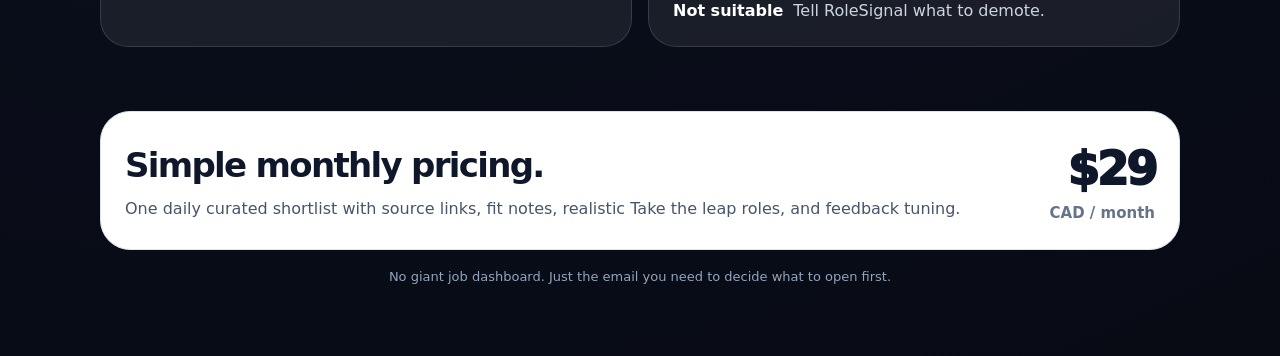
==== commit df0a1464: "Simplify RoleSignal pricing section" ====
--- a/index.html
+++ b/index.html
@@ -94,8 +94,8 @@
 
     <section class="price" aria-label="Pricing">
       <div>
-        <h2>CAD $29/month.</h2>
-        <p>One daily curated shortlist, source links, fit notes, realistic Take the leap roles, and feedback tuning.</p>
+        <h2>Simple monthly pricing.</h2>
+        <p>One daily curated shortlist with source links, fit notes, realistic Take the leap roles, and feedback tuning.</p>
       </div>
       <div class="amount">$29<span>CAD / month</span></div>
     </section>
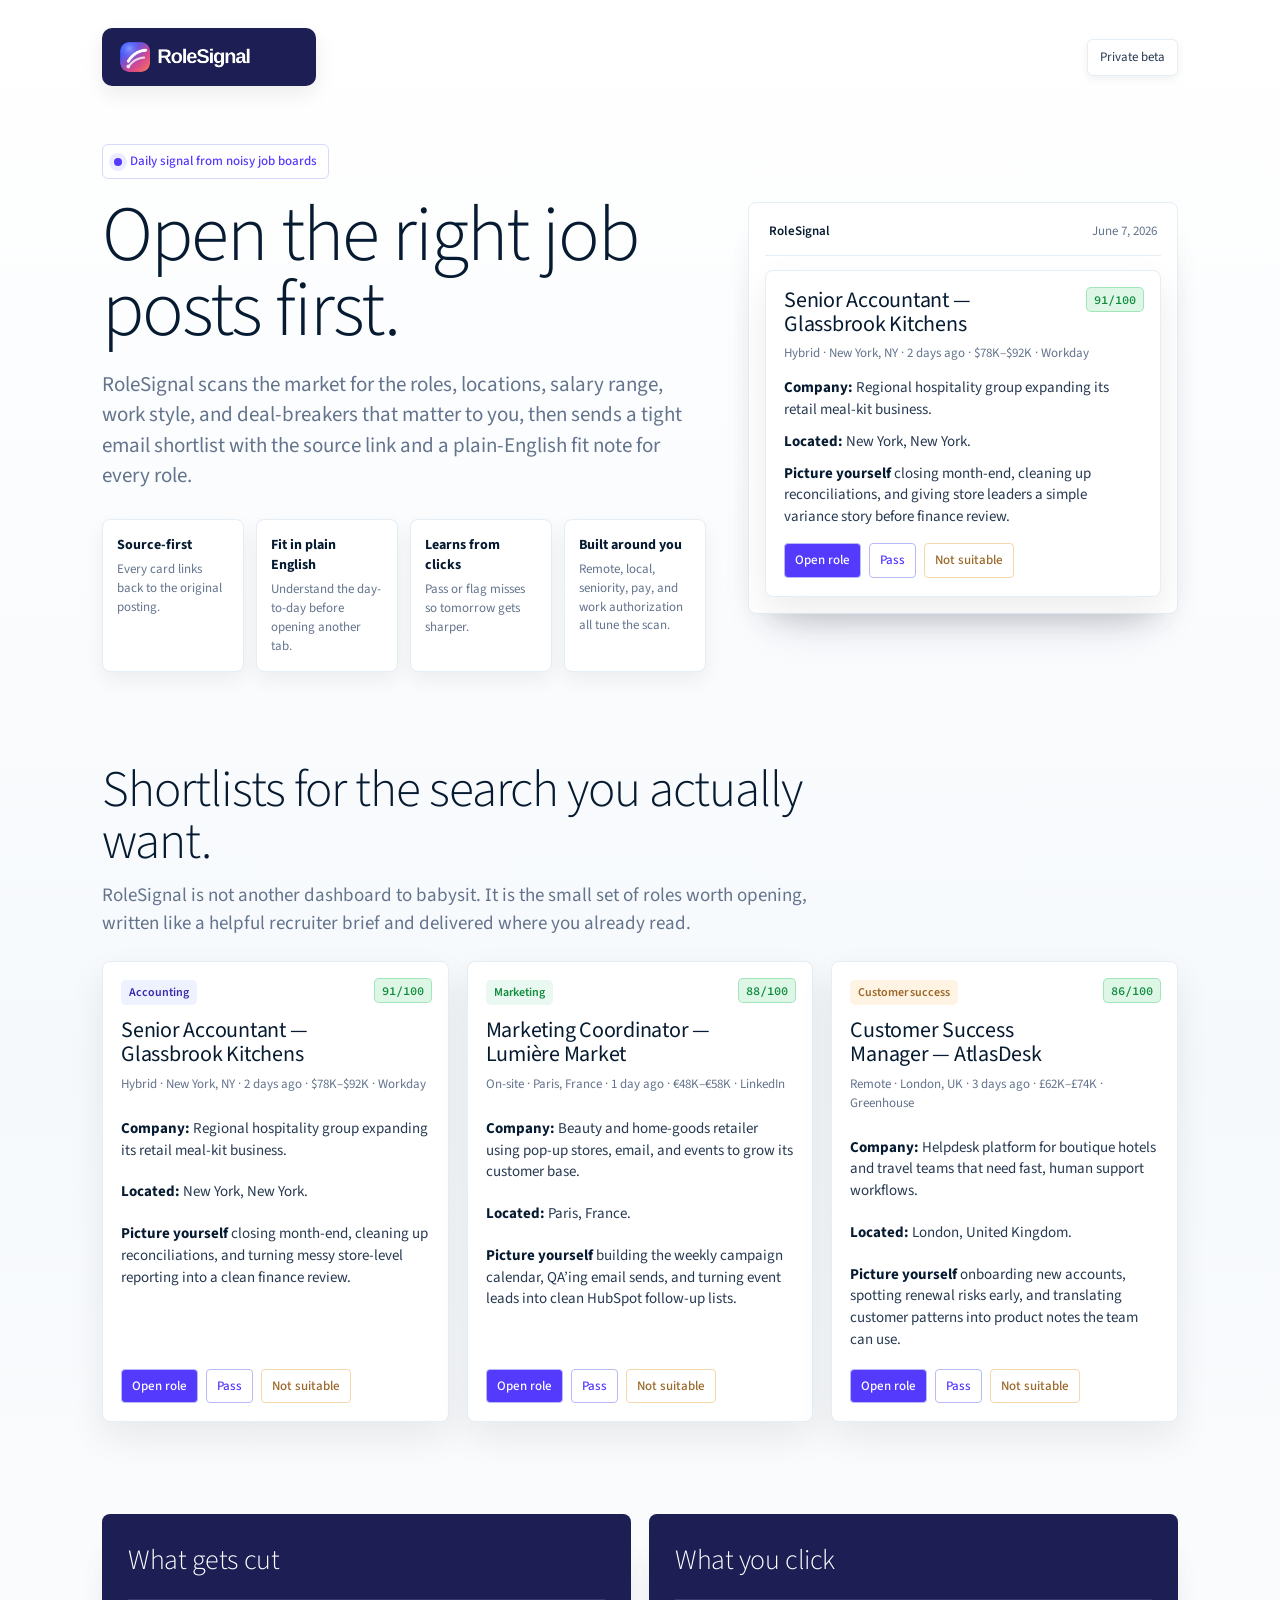
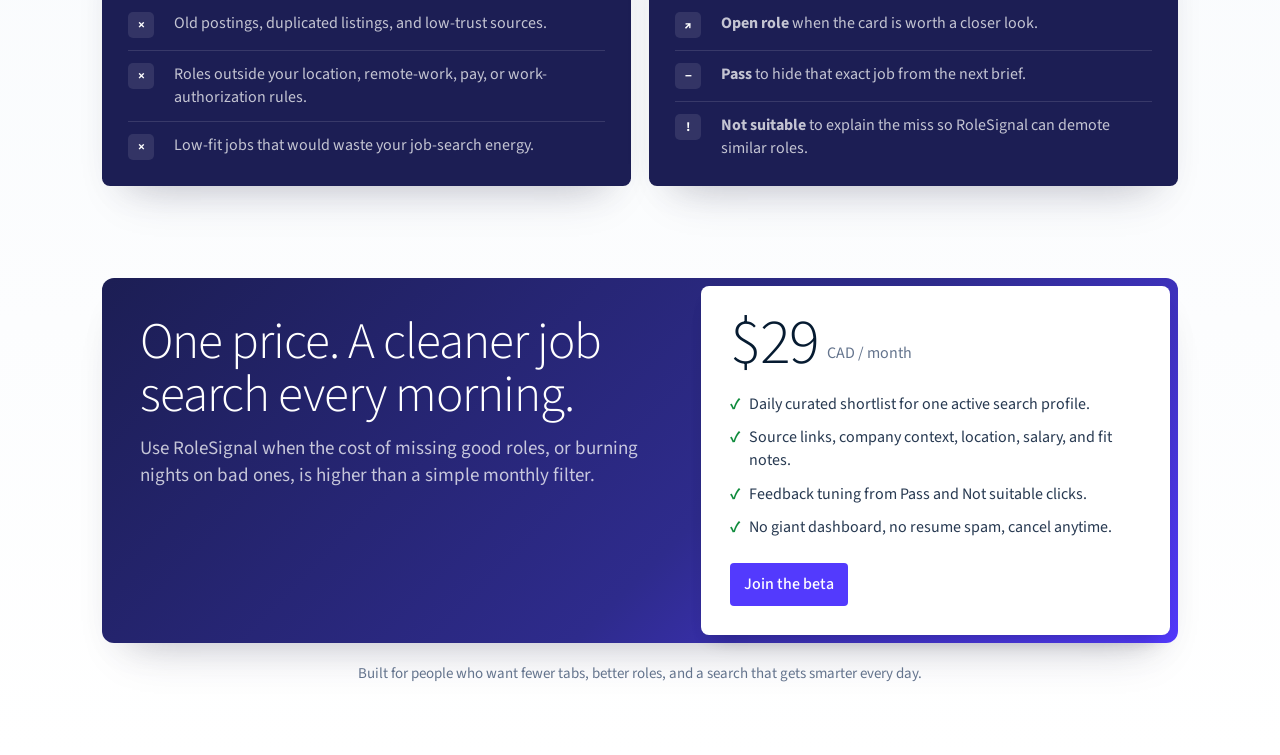
==== commit dad61794: "Polish RoleSignal landing page" ====
--- a/index.html
+++ b/index.html
@@ -4,70 +4,88 @@
 <meta charset="utf-8" />
 <meta name="viewport" content="width=device-width, initial-scale=1" />
 <title>RoleSignal: curated job shortlists</title>
+<link rel="preconnect" href="https://fonts.googleapis.com">
+<link rel="preconnect" href="https://fonts.gstatic.com" crossorigin>
+<link href="https://fonts.googleapis.com/css2?family=Source+Sans+3:wght@300;400;500;600;700&family=Source+Code+Pro:wght@400;500;600&display=swap" rel="stylesheet">
 <style>
-:root{--bg:#0b1020;--panel:#111827;--card:#f8fafc;--ink:#0f172a;--muted:#64748b;--line:#dbe3ef;--blue:#5266ff;--blue2:#eef2ff;--green:#0f8a66;--green2:#e8f7f1;--orange:#b45309;--orange2:#fff7ed;--shadow:0 24px 80px rgba(0,0,0,.28);--radius:28px}*{box-sizing:border-box}body{margin:0;font-family:Inter,ui-sans-serif,system-ui,-apple-system,Segoe UI,Roboto,Arial,sans-serif;background:radial-gradient(circle at 20% 0,#1d2a64 0,#0b1020 42%,#080b14 100%);color:white;-webkit-font-smoothing:antialiased;line-height:1.45}.wrap{max-width:1120px;margin:0 auto;padding:28px 20px 56px}.top{display:flex;align-items:center;justify-content:space-between;margin-bottom:54px}.logo{width:210px;height:auto;display:block}.tag{border:1px solid rgba(255,255,255,.16);color:#cbd5e1;border-radius:999px;padding:8px 12px;font-size:13px;font-weight:800}.hero{display:grid;grid-template-columns:1fr 440px;gap:34px;align-items:center;margin-bottom:64px}.eyebrow{display:inline-flex;gap:8px;align-items:center;background:rgba(82,102,255,.18);color:#cbd5ff;border:1px solid rgba(150,164,255,.28);padding:8px 12px;border-radius:999px;font-size:13px;font-weight:900;margin-bottom:18px}.hero h1{font-size:70px;line-height:.92;letter-spacing:-.075em;margin:0 0 20px;max-width:690px}.lead{font-size:21px;color:#cbd5e1;max-width:650px;margin:0 0 28px}.bullets{display:grid;grid-template-columns:repeat(4,1fr);gap:12px;max-width:900px}.bullet{background:rgba(255,255,255,.07);border:1px solid rgba(255,255,255,.12);border-radius:18px;padding:14px}.bullet b{display:block;font-size:14px;margin-bottom:4px}.bullet span{display:block;color:#aab6ca;font-size:13px}.preview{background:#fff;color:var(--ink);border-radius:32px;padding:22px;box-shadow:var(--shadow);border:1px solid rgba(255,255,255,.18)}.preview-head{background:#111827;color:white;border-radius:22px;padding:18px;margin-bottom:18px}.preview-head img{width:156px;height:auto;margin-bottom:14px}.preview-head b{display:block;font-size:13px;color:#aab6ff;text-transform:uppercase;letter-spacing:.08em}.preview-head h2{font-size:25px;line-height:1.05;margin:8px 0 0;letter-spacing:-.04em}.mini-role{border:1px solid var(--line);border-radius:20px;padding:16px}.score{font-size:12px;color:#4057ff;font-weight:900;text-transform:uppercase;letter-spacing:.08em}.mini-role h3{font-size:20px;line-height:1.15;margin:7px 0 5px}.meta{font-size:13px;color:var(--muted);margin-bottom:10px}.mini-role p{margin:0 0 12px;color:#334155;font-size:14px}.actions{display:flex;gap:7px;flex-wrap:wrap}.pill{display:inline-flex;border-radius:999px;padding:8px 11px;font-size:12px;font-weight:900;background:#111827;color:#fff}.pill.light{background:#f1f5f9;color:#334155}.pill.blue{background:#eef2ff;color:#4057ff}.section{margin:0 0 64px}.section h2{font-size:42px;line-height:1;letter-spacing:-.055em;margin:0 0 10px}.section>p{color:#b7c3d5;font-size:18px;margin:0 0 24px;max-width:720px}.examples{display:grid;grid-template-columns:repeat(3,1fr);gap:16px}.example{background:var(--card);color:var(--ink);border:1px solid var(--line);border-radius:28px;padding:20px;min-height:420px;display:flex;flex-direction:column}.example .label{align-self:flex-start;border-radius:999px;padding:7px 10px;font-size:12px;font-weight:900;margin-bottom:14px}.blue{background:var(--blue2);color:#4057ff}.green{background:var(--green2);color:var(--green)}.orange{background:var(--orange2);color:var(--orange)}.example h3{font-size:24px;line-height:1.1;letter-spacing:-.035em;margin:0 0 7px}.example .where{font-size:13px;color:var(--muted);padding-bottom:14px;border-bottom:1px solid var(--line);margin-bottom:14px}.example p{font-size:15px;color:#334155;margin:0 0 13px}.example strong{color:#111827}.example .why{background:#fff;border:1px solid var(--line);border-radius:18px;padding:13px;margin-top:auto}.why b{display:block;font-size:13px;margin-bottom:5px}.why span{display:block;color:#475569;font-size:13px}.steps{display:grid;grid-template-columns:1fr 1fr;gap:16px}.panel{background:rgba(255,255,255,.07);border:1px solid rgba(255,255,255,.13);border-radius:28px;padding:24px}.panel h3{font-size:25px;margin:0 0 14px;letter-spacing:-.035em}.check{display:grid;gap:11px}.check div{display:flex;gap:10px;color:#cbd5e1}.check b{color:white}.price{background:white;color:var(--ink);border-radius:30px;padding:24px;display:grid;grid-template-columns:1fr auto;gap:20px;align-items:center;border:1px solid var(--line)}.price h2{font-size:34px;margin:0 0 6px;letter-spacing:-.05em}.price p{margin:0;color:#475569}.amount{text-align:right;font-size:46px;font-weight:950;letter-spacing:-.06em}.amount span{display:block;font-size:15px;color:#64748b;letter-spacing:0;font-weight:800}.note{color:#93a4bb;font-size:13px;margin-top:18px;text-align:center}@media(max-width:900px){.hero{grid-template-columns:1fr}.hero h1{font-size:50px}.bullets,.examples,.steps,.price{grid-template-columns:1fr}.amount{text-align:left}.top{align-items:flex-start;gap:16px;flex-direction:column}}
+:root{
+  --bg:#f6f9fc;--ink:#061b31;--muted:#64748d;--label:#273951;--line:#e5edf5;--purple:#533afd;--purple-dark:#4434d4;--brand:#1c1e54;--green:#108c3d;--green-bg:rgba(21,190,83,.14);--shadow:rgba(50,50,93,.25) 0 30px 45px -30px,rgba(0,0,0,.10) 0 18px 36px -18px;--soft-shadow:rgba(23,23,23,.08) 0 15px 35px 0;
+}
+*{box-sizing:border-box}html{scroll-behavior:smooth}body{margin:0;background:linear-gradient(180deg,#fff 0%,var(--bg) 45%,#fff 100%);color:var(--ink);font-family:'Source Sans 3',system-ui,-apple-system,Segoe UI,Roboto,sans-serif;font-feature-settings:"ss01";line-height:1.45}a{color:inherit}.wrap{max-width:1120px;margin:auto;padding:28px 22px 70px}.top{display:flex;align-items:center;justify-content:space-between;margin-bottom:58px}.logo{width:214px;height:auto;display:block;background:var(--brand);border-radius:10px;padding:8px 12px;box-shadow:rgba(23,23,23,.08) 0 8px 20px}.tag{border:1px solid var(--line);border-radius:6px;padding:8px 12px;color:var(--label);background:#fff;box-shadow:rgba(23,23,23,.06) 0 3px 8px;font-size:13px}.hero{display:grid;grid-template-columns:minmax(0,1.04fr) 430px;gap:42px;align-items:center;margin-bottom:92px}.eyebrow{display:inline-flex;align-items:center;gap:8px;border:1px solid #d6d9fc;background:#fff;color:var(--purple);border-radius:6px;padding:7px 11px;font-size:13px;font-weight:500;margin-bottom:20px}.eyebrow::before{content:"";width:8px;height:8px;border-radius:50%;background:var(--purple);box-shadow:0 0 0 5px rgba(83,58,253,.10)}h1{font-size:clamp(50px,7vw,78px);line-height:.96;letter-spacing:-2px;font-weight:300;margin:0 0 20px;max-width:760px}.lead{font-size:21px;color:var(--muted);max-width:650px;margin:0 0 28px}.bullets{display:grid;grid-template-columns:repeat(4,1fr);gap:12px;max-width:880px}.bullet{background:#fff;border:1px solid var(--line);border-radius:8px;padding:15px 14px;box-shadow:rgba(23,23,23,.06) 0 8px 20px}.bullet b{display:block;font-size:14px;color:var(--ink);margin-bottom:5px}.bullet span{display:block;color:var(--muted);font-size:13px}.preview{background:#fff;border:1px solid var(--line);border-radius:8px;padding:16px;box-shadow:var(--shadow)}.preview-head{display:flex;align-items:center;justify-content:space-between;border-bottom:1px solid var(--line);padding:3px 4px 14px;margin-bottom:14px;color:var(--muted);font-size:13px}.preview-head strong{color:var(--ink);font-weight:600}.mini-role,.role-card{position:relative;background:#fff;border:1px solid var(--line);border-radius:8px;padding:18px;box-shadow:var(--soft-shadow)}.score{position:absolute;right:16px;top:16px;background:var(--green-bg);color:var(--green);border:1px solid rgba(21,190,83,.30);border-radius:5px;padding:4px 7px;font:600 12px 'Source Code Pro',monospace}.mini-role h3,.role-card h3{font-size:22px;line-height:1.08;letter-spacing:-.25px;font-weight:400;margin:0 70px 8px 0}.meta{font-size:13px;color:var(--muted);margin-bottom:14px;font-feature-settings:"tnum"}.mini-role p,.role-card p{font-size:15px;color:var(--label);margin:10px 0}.mini-role strong,.role-card strong{color:var(--ink)}.actions{display:flex;gap:8px;flex-wrap:wrap;margin-top:15px}.pill{display:inline-flex;align-items:center;border:1px solid #b9b9f9;color:#fff;background:var(--purple);border-radius:4px;padding:7px 10px;font-size:13px;font-weight:500;text-decoration:none}.pill.light{background:#fff;color:var(--purple)}.pill.warn{background:#fff;color:#9b6829;border-color:#f6d7ac}.section{margin-bottom:92px}.section-head{max-width:760px;margin-bottom:24px}.section h2,.price h2{font-size:clamp(34px,4vw,54px);line-height:1.02;letter-spacing:-1px;font-weight:300;margin:0 0 14px}.section-head p,.price p{font-size:19px;color:var(--muted);margin:0}.examples{display:grid;grid-template-columns:repeat(3,1fr);gap:18px}.role-card{min-height:100%;display:flex;flex-direction:column}.role-card .actions{margin-top:auto;padding-top:8px}.label{display:inline-flex;width:max-content;border-radius:5px;padding:4px 8px;font-size:12px;font-weight:600;margin-bottom:14px}.blue{background:#eef2ff;color:#362baa}.green{background:#e9f8f0;color:#108c3d}.orange{background:#fff3e3;color:#9b6829}.steps{display:grid;grid-template-columns:1fr 1fr;gap:18px}.panel{background:var(--brand);color:#fff;border-radius:8px;padding:26px;box-shadow:var(--shadow);min-height:245px}.panel h3{font-size:28px;font-weight:300;letter-spacing:-.45px;margin:0 0 18px}.check{display:grid;gap:12px}.check div{display:grid;grid-template-columns:34px 1fr;gap:12px;align-items:flex-start;border-top:1px solid rgba(255,255,255,.12);padding-top:12px}.check b{display:inline-flex;width:26px;height:26px;align-items:center;justify-content:center;border-radius:5px;background:rgba(255,255,255,.10);font-size:13px}.check span{color:rgba(255,255,255,.74)}.price{display:grid;grid-template-columns:1.1fr .9fr;gap:18px;align-items:stretch;background:linear-gradient(135deg,#1c1e54 0%,#2e2b8c 58%,#533afd 100%);color:#fff;border-radius:12px;padding:8px;box-shadow:var(--shadow);margin-bottom:20px}.price-copy{padding:30px}.price-copy p{color:rgba(255,255,255,.74);max-width:600px}.price-card{background:#fff;color:var(--ink);border-radius:8px;padding:28px;border:1px solid rgba(255,255,255,.4);box-shadow:rgba(3,3,39,.25) 0 14px 21px -14px,rgba(0,0,0,.1) 0 8px 17px -8px}.price-line{display:flex;align-items:flex-end;gap:8px;margin-bottom:18px}.amount{font-size:64px;line-height:.9;font-weight:300;letter-spacing:-1.4px}.cad{font-size:16px;color:var(--muted);padding-bottom:8px}.includes{display:grid;gap:10px;margin:20px 0 24px;color:var(--label)}.includes div{display:flex;gap:9px;align-items:flex-start}.includes div::before{content:"✓";color:var(--green);font-weight:700}.cta{display:inline-flex;background:var(--purple);color:#fff;text-decoration:none;border-radius:4px;padding:10px 14px;font-weight:500}.note{color:var(--muted);font-size:15px;text-align:center;margin:0}@media (max-width:920px){.hero,.price,.steps{grid-template-columns:1fr}.preview{max-width:560px}.bullets,.examples{grid-template-columns:1fr 1fr}.hero{margin-bottom:68px}}@media (max-width:640px){.wrap{padding:22px 16px 54px}.top{margin-bottom:38px}.logo{width:182px}.hero{gap:24px}.bullets,.examples{grid-template-columns:1fr}h1{font-size:48px}.lead{font-size:18px}.section{margin-bottom:64px}.amount{font-size:54px}}
 </style>
 </head>
 <body>
 <div class="wrap">
   <header class="top">
     <img class="logo" src="assets/rolesignal-logo-clean.png" alt="RoleSignal">
+    <div class="tag">Private beta</div>
   </header>
 
   <main>
     <section class="hero">
       <div>
-        <div class="eyebrow">Any role · any location · ranked before it hits your inbox</div>
-        <h1>Stop opening every job post.</h1>
-        <p class="lead">RoleSignal scans noisy job boards and sends a short email with roles that match your target roles, location, work style, pay range, and deal-breakers. Remote, hybrid, on-site, local, national, or cross-border: the filters change to fit the person.</p>
+        <div class="eyebrow">Daily signal from noisy job boards</div>
+        <h1>Open the right job posts first.</h1>
+        <p class="lead">RoleSignal scans the market for the roles, locations, salary range, work style, and deal-breakers that matter to you, then sends a tight email shortlist with the source link and a plain-English fit note for every role.</p>
         <div class="bullets">
-          <div class="bullet"><b>Source links</b><span>Open the real posting, not a search result.</span></div>
-          <div class="bullet"><b>Plain fit notes</b><span>What the role would feel like day to day.</span></div>
-          <div class="bullet"><b>Feedback buttons</b><span>Pass or mark a miss so the next brief improves.</span></div>
-          <div class="bullet"><b>Take the leap</b><span>See thoughtful stretch roles that sit just above your current qualifications, so you know what to work toward.</span></div>
+          <div class="bullet"><b>Source-first</b><span>Every card links back to the original posting.</span></div>
+          <div class="bullet"><b>Fit in plain English</b><span>Understand the day-to-day before opening another tab.</span></div>
+          <div class="bullet"><b>Learns from clicks</b><span>Pass or flag misses so tomorrow gets sharper.</span></div>
+          <div class="bullet"><b>Built around you</b><span>Remote, local, seniority, pay, and work authorization all tune the scan.</span></div>
         </div>
       </div>
-      <aside class="preview" aria-label="Email preview">
+      <aside class="preview" aria-label="Email card preview">
         <div class="preview-head">
-          <b>RoleSignal · June 7, 2026</b>
-          <h2>Your job shortlist is ready</h2>
+          <strong>RoleSignal</strong>
+          <span>June 7, 2026</span>
         </div>
         <div class="mini-role">
           <div class="score">91/100</div>
           <h3>Senior Accountant — Glassbrook Kitchens</h3>
           <div class="meta">Hybrid · New York, NY · 2 days ago · $78K–$92K · Workday</div>
-          <p><strong>Company:</strong> Glassbrook Kitchens is a made-up restaurant group expanding into retail meal kits.</p>
+          <p><strong>Company:</strong> Regional hospitality group expanding its retail meal-kit business.</p>
           <p><strong>Located:</strong> New York, New York.</p>
           <p><strong>Picture yourself</strong> closing month-end, cleaning up reconciliations, and giving store leaders a simple variance story before finance review.</p>
-          <div class="actions"><span class="pill">Open role</span><span class="pill light">Pass</span><span class="pill blue">Not suitable</span></div>
+          <div class="actions"><span class="pill">Open role</span><span class="pill light">Pass</span><span class="pill warn">Not suitable</span></div>
         </div>
       </aside>
     </section>
 
     <section class="section">
-      <h2>Three common searches, shown like the email.</h2>
-      <p>These are made-up examples based on common job searches. Each lane shows the kind of short email cards RoleSignal would send underneath it.</p>
+      <div class="section-head">
+        <h2>Shortlists for the search you actually want.</h2>
+        <p>RoleSignal is not another dashboard to babysit. It is the small set of roles worth opening, written like a helpful recruiter brief and delivered where you already read.</p>
+      </div>
       <div class="examples">
-        <article class="example">
+        <article class="role-card">
           <div class="label blue">Accounting</div>
-          <p><strong>Senior Accountant — Glassbrook Kitchens</strong><br>Hybrid · New York, NY · 2 days ago · $78K–$92K · Workday</p>
-          <p><strong>Company:</strong> Glassbrook Kitchens is a made-up restaurant group expanding into retail meal kits.</p>
+          <div class="score">91/100</div>
+          <h3>Senior Accountant — Glassbrook Kitchens</h3>
+          <div class="meta">Hybrid · New York, NY · 2 days ago · $78K–$92K · Workday</div>
+          <p><strong>Company:</strong> Regional hospitality group expanding its retail meal-kit business.</p>
           <p><strong>Located:</strong> New York, New York.</p>
-          <p><strong>Picture yourself</strong> closing month-end, cleaning up reconciliations, and giving store leaders a simple variance story before finance review.</p>
+          <p><strong>Picture yourself</strong> closing month-end, cleaning up reconciliations, and turning messy store-level reporting into a clean finance review.</p>
+          <div class="actions"><span class="pill">Open role</span><span class="pill light">Pass</span><span class="pill warn">Not suitable</span></div>
         </article>
-        <article class="example">
+        <article class="role-card">
           <div class="label green">Marketing</div>
-          <p><strong>Marketing Coordinator — Lumière Market</strong><br>On-site · Paris, France · 1 day ago · €48K–€58K · LinkedIn</p>
-          <p><strong>Company:</strong> Lumière Market is a made-up beauty and home-goods retailer with pop-up stores across Europe.</p>
+          <div class="score">88/100</div>
+          <h3>Marketing Coordinator — Lumière Market</h3>
+          <div class="meta">On-site · Paris, France · 1 day ago · €48K–€58K · LinkedIn</div>
+          <p><strong>Company:</strong> Beauty and home-goods retailer using pop-up stores, email, and events to grow its customer base.</p>
           <p><strong>Located:</strong> Paris, France.</p>
           <p><strong>Picture yourself</strong> building the weekly campaign calendar, QA’ing email sends, and turning event leads into clean HubSpot follow-up lists.</p>
+          <div class="actions"><span class="pill">Open role</span><span class="pill light">Pass</span><span class="pill warn">Not suitable</span></div>
         </article>
-        <article class="example">
+        <article class="role-card">
           <div class="label orange">Customer success</div>
-          <p><strong>Customer Success Manager — AtlasDesk</strong><br>Remote · London, UK · 3 days ago · £62K–£74K · Greenhouse</p>
-          <p><strong>Company:</strong> AtlasDesk is a made-up helpdesk platform for boutique hotels and travel teams.</p>
+          <div class="score">86/100</div>
+          <h3>Customer Success Manager — AtlasDesk</h3>
+          <div class="meta">Remote · London, UK · 3 days ago · £62K–£74K · Greenhouse</div>
+          <p><strong>Company:</strong> Helpdesk platform for boutique hotels and travel teams that need fast, human support workflows.</p>
           <p><strong>Located:</strong> London, United Kingdom.</p>
-          <p><strong>Picture yourself</strong> onboarding new accounts, spotting renewal risks early, and using product notes to keep customers moving instead of escalating.</p>
+          <p><strong>Picture yourself</strong> onboarding new accounts, spotting renewal risks early, and translating customer patterns into product notes the team can use.</p>
+          <div class="actions"><span class="pill">Open role</span><span class="pill light">Pass</span><span class="pill warn">Not suitable</span></div>
         </article>
       </div>
     </section>
@@ -76,30 +94,38 @@
       <div class="panel">
         <h3>What gets cut</h3>
         <div class="check">
-          <div><b>×</b><span>Old postings, duplicated listings, and low-trust sources</span></div>
-          <div><b>×</b><span>Roles outside your location, remote-work, or work-authorization settings</span></div>
-          <div><b>×</b><span>Low-fit jobs below the email quality floor</span></div>
+          <div><b>×</b><span>Old postings, duplicated listings, and low-trust sources.</span></div>
+          <div><b>×</b><span>Roles outside your location, remote-work, pay, or work-authorization rules.</span></div>
+          <div><b>×</b><span>Low-fit jobs that would waste your job-search energy.</span></div>
         </div>
       </div>
       <div class="panel">
         <h3>What you click</h3>
         <div class="check">
-          <div><b>Open role</b><span>Check the original source posting.</span></div>
-          <div><b>Take the leap</b><span>Roles slightly above your current qualification level are included when they are realistic next steps, giving you a target to grow toward.</span></div>
-          <div><b>Pass</b><span>Hide that exact job next time.</span></div>
-          <div><b>Not suitable</b><span>Tell RoleSignal what to demote.</span></div>
+          <div><b>↗</b><span><strong>Open role</strong> when the card is worth a closer look.</span></div>
+          <div><b>−</b><span><strong>Pass</strong> to hide that exact job from the next brief.</span></div>
+          <div><b>!</b><span><strong>Not suitable</strong> to explain the miss so RoleSignal can demote similar roles.</span></div>
         </div>
       </div>
     </section>
 
     <section class="price" aria-label="Pricing">
-      <div>
-        <h2>Simple monthly pricing.</h2>
-        <p>One daily curated shortlist with source links, fit notes, realistic Take the leap roles, and feedback tuning.</p>
+      <div class="price-copy">
+        <h2>One price. A cleaner job search every morning.</h2>
+        <p>Use RoleSignal when the cost of missing good roles, or burning nights on bad ones, is higher than a simple monthly filter.</p>
       </div>
-      <div class="amount">$29<span>CAD / month</span></div>
+      <div class="price-card">
+        <div class="price-line"><div class="amount">$29</div><div class="cad">CAD / month</div></div>
+        <div class="includes">
+          <div>Daily curated shortlist for one active search profile.</div>
+          <div>Source links, company context, location, salary, and fit notes.</div>
+          <div>Feedback tuning from Pass and Not suitable clicks.</div>
+          <div>No giant dashboard, no resume spam, cancel anytime.</div>
+        </div>
+        <a class="cta" href="mailto:hello@rolesignal.ca?subject=RoleSignal%20beta">Join the beta</a>
+      </div>
     </section>
-    <p class="note">No giant job dashboard. Just the email you need to decide what to open first.</p>
+    <p class="note">Built for people who want fewer tabs, better roles, and a search that gets smarter every day.</p>
   </main>
 </div>
 </body>
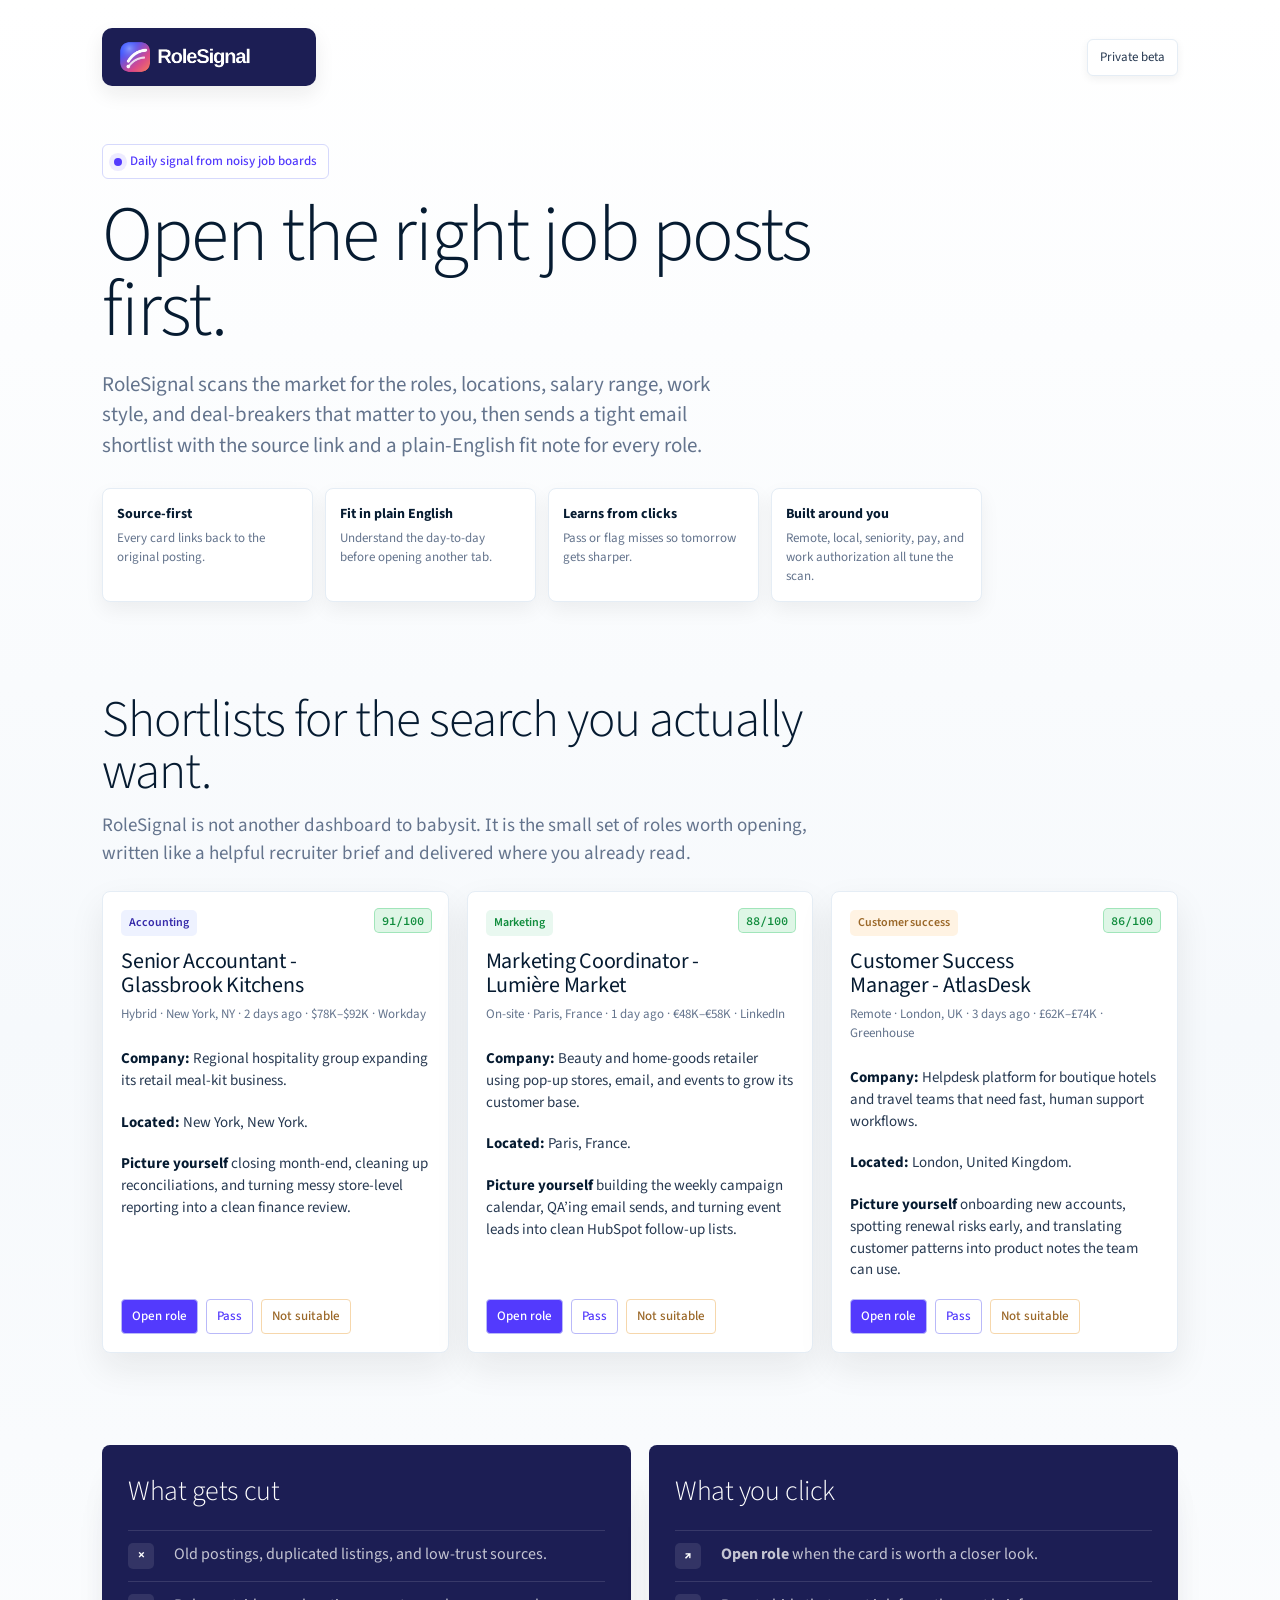
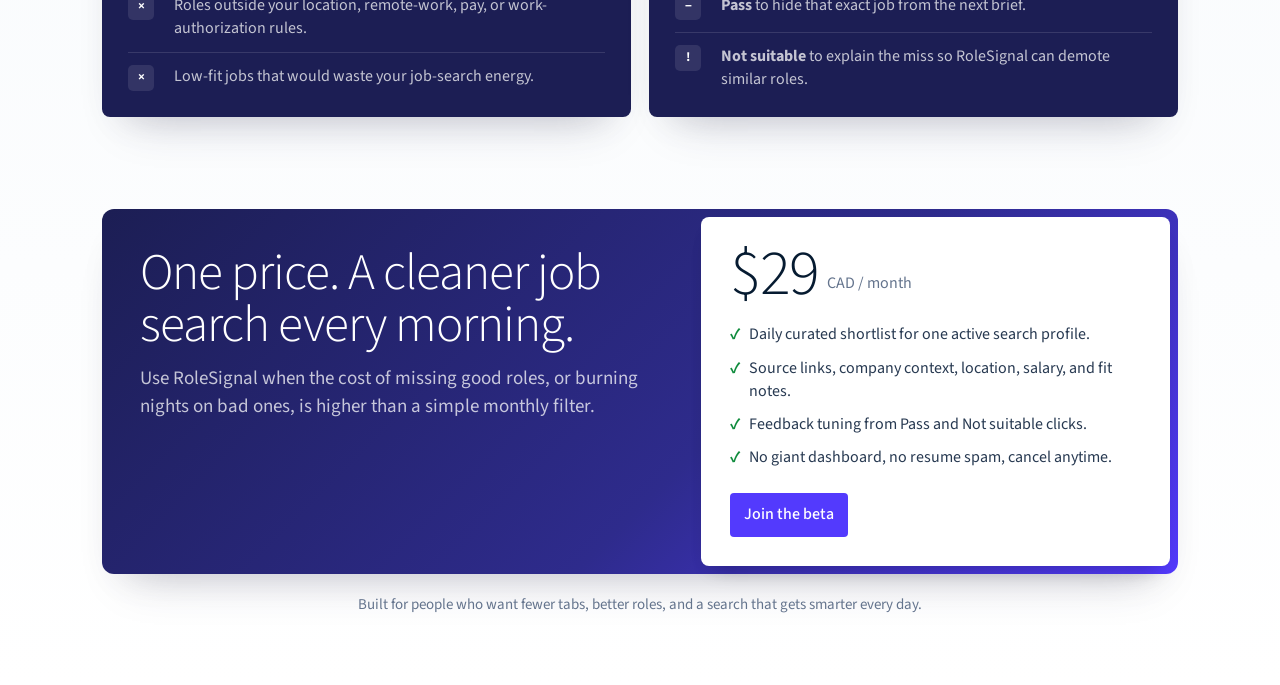
==== commit 20eda58d: "Remove landing page hero preview" ====
--- a/index.html
+++ b/index.html
@@ -11,7 +11,7 @@
 :root{
   --bg:#f6f9fc;--ink:#061b31;--muted:#64748d;--label:#273951;--line:#e5edf5;--purple:#533afd;--purple-dark:#4434d4;--brand:#1c1e54;--green:#108c3d;--green-bg:rgba(21,190,83,.14);--shadow:rgba(50,50,93,.25) 0 30px 45px -30px,rgba(0,0,0,.10) 0 18px 36px -18px;--soft-shadow:rgba(23,23,23,.08) 0 15px 35px 0;
 }
-*{box-sizing:border-box}html{scroll-behavior:smooth}body{margin:0;background:linear-gradient(180deg,#fff 0%,var(--bg) 45%,#fff 100%);color:var(--ink);font-family:'Source Sans 3',system-ui,-apple-system,Segoe UI,Roboto,sans-serif;font-feature-settings:"ss01";line-height:1.45}a{color:inherit}.wrap{max-width:1120px;margin:auto;padding:28px 22px 70px}.top{display:flex;align-items:center;justify-content:space-between;margin-bottom:58px}.logo{width:214px;height:auto;display:block;background:var(--brand);border-radius:10px;padding:8px 12px;box-shadow:rgba(23,23,23,.08) 0 8px 20px}.tag{border:1px solid var(--line);border-radius:6px;padding:8px 12px;color:var(--label);background:#fff;box-shadow:rgba(23,23,23,.06) 0 3px 8px;font-size:13px}.hero{display:grid;grid-template-columns:minmax(0,1.04fr) 430px;gap:42px;align-items:center;margin-bottom:92px}.eyebrow{display:inline-flex;align-items:center;gap:8px;border:1px solid #d6d9fc;background:#fff;color:var(--purple);border-radius:6px;padding:7px 11px;font-size:13px;font-weight:500;margin-bottom:20px}.eyebrow::before{content:"";width:8px;height:8px;border-radius:50%;background:var(--purple);box-shadow:0 0 0 5px rgba(83,58,253,.10)}h1{font-size:clamp(50px,7vw,78px);line-height:.96;letter-spacing:-2px;font-weight:300;margin:0 0 20px;max-width:760px}.lead{font-size:21px;color:var(--muted);max-width:650px;margin:0 0 28px}.bullets{display:grid;grid-template-columns:repeat(4,1fr);gap:12px;max-width:880px}.bullet{background:#fff;border:1px solid var(--line);border-radius:8px;padding:15px 14px;box-shadow:rgba(23,23,23,.06) 0 8px 20px}.bullet b{display:block;font-size:14px;color:var(--ink);margin-bottom:5px}.bullet span{display:block;color:var(--muted);font-size:13px}.preview{background:#fff;border:1px solid var(--line);border-radius:8px;padding:16px;box-shadow:var(--shadow)}.preview-head{display:flex;align-items:center;justify-content:space-between;border-bottom:1px solid var(--line);padding:3px 4px 14px;margin-bottom:14px;color:var(--muted);font-size:13px}.preview-head strong{color:var(--ink);font-weight:600}.mini-role,.role-card{position:relative;background:#fff;border:1px solid var(--line);border-radius:8px;padding:18px;box-shadow:var(--soft-shadow)}.score{position:absolute;right:16px;top:16px;background:var(--green-bg);color:var(--green);border:1px solid rgba(21,190,83,.30);border-radius:5px;padding:4px 7px;font:600 12px 'Source Code Pro',monospace}.mini-role h3,.role-card h3{font-size:22px;line-height:1.08;letter-spacing:-.25px;font-weight:400;margin:0 70px 8px 0}.meta{font-size:13px;color:var(--muted);margin-bottom:14px;font-feature-settings:"tnum"}.mini-role p,.role-card p{font-size:15px;color:var(--label);margin:10px 0}.mini-role strong,.role-card strong{color:var(--ink)}.actions{display:flex;gap:8px;flex-wrap:wrap;margin-top:15px}.pill{display:inline-flex;align-items:center;border:1px solid #b9b9f9;color:#fff;background:var(--purple);border-radius:4px;padding:7px 10px;font-size:13px;font-weight:500;text-decoration:none}.pill.light{background:#fff;color:var(--purple)}.pill.warn{background:#fff;color:#9b6829;border-color:#f6d7ac}.section{margin-bottom:92px}.section-head{max-width:760px;margin-bottom:24px}.section h2,.price h2{font-size:clamp(34px,4vw,54px);line-height:1.02;letter-spacing:-1px;font-weight:300;margin:0 0 14px}.section-head p,.price p{font-size:19px;color:var(--muted);margin:0}.examples{display:grid;grid-template-columns:repeat(3,1fr);gap:18px}.role-card{min-height:100%;display:flex;flex-direction:column}.role-card .actions{margin-top:auto;padding-top:8px}.label{display:inline-flex;width:max-content;border-radius:5px;padding:4px 8px;font-size:12px;font-weight:600;margin-bottom:14px}.blue{background:#eef2ff;color:#362baa}.green{background:#e9f8f0;color:#108c3d}.orange{background:#fff3e3;color:#9b6829}.steps{display:grid;grid-template-columns:1fr 1fr;gap:18px}.panel{background:var(--brand);color:#fff;border-radius:8px;padding:26px;box-shadow:var(--shadow);min-height:245px}.panel h3{font-size:28px;font-weight:300;letter-spacing:-.45px;margin:0 0 18px}.check{display:grid;gap:12px}.check div{display:grid;grid-template-columns:34px 1fr;gap:12px;align-items:flex-start;border-top:1px solid rgba(255,255,255,.12);padding-top:12px}.check b{display:inline-flex;width:26px;height:26px;align-items:center;justify-content:center;border-radius:5px;background:rgba(255,255,255,.10);font-size:13px}.check span{color:rgba(255,255,255,.74)}.price{display:grid;grid-template-columns:1.1fr .9fr;gap:18px;align-items:stretch;background:linear-gradient(135deg,#1c1e54 0%,#2e2b8c 58%,#533afd 100%);color:#fff;border-radius:12px;padding:8px;box-shadow:var(--shadow);margin-bottom:20px}.price-copy{padding:30px}.price-copy p{color:rgba(255,255,255,.74);max-width:600px}.price-card{background:#fff;color:var(--ink);border-radius:8px;padding:28px;border:1px solid rgba(255,255,255,.4);box-shadow:rgba(3,3,39,.25) 0 14px 21px -14px,rgba(0,0,0,.1) 0 8px 17px -8px}.price-line{display:flex;align-items:flex-end;gap:8px;margin-bottom:18px}.amount{font-size:64px;line-height:.9;font-weight:300;letter-spacing:-1.4px}.cad{font-size:16px;color:var(--muted);padding-bottom:8px}.includes{display:grid;gap:10px;margin:20px 0 24px;color:var(--label)}.includes div{display:flex;gap:9px;align-items:flex-start}.includes div::before{content:"✓";color:var(--green);font-weight:700}.cta{display:inline-flex;background:var(--purple);color:#fff;text-decoration:none;border-radius:4px;padding:10px 14px;font-weight:500}.note{color:var(--muted);font-size:15px;text-align:center;margin:0}@media (max-width:920px){.hero,.price,.steps{grid-template-columns:1fr}.preview{max-width:560px}.bullets,.examples{grid-template-columns:1fr 1fr}.hero{margin-bottom:68px}}@media (max-width:640px){.wrap{padding:22px 16px 54px}.top{margin-bottom:38px}.logo{width:182px}.hero{gap:24px}.bullets,.examples{grid-template-columns:1fr}h1{font-size:48px}.lead{font-size:18px}.section{margin-bottom:64px}.amount{font-size:54px}}
+*{box-sizing:border-box}html{scroll-behavior:smooth}body{margin:0;background:linear-gradient(180deg,#fff 0%,var(--bg) 45%,#fff 100%);color:var(--ink);font-family:'Source Sans 3',system-ui,-apple-system,Segoe UI,Roboto,sans-serif;font-feature-settings:"ss01";line-height:1.45}a{color:inherit}.wrap{max-width:1120px;margin:auto;padding:28px 22px 70px}.top{display:flex;align-items:center;justify-content:space-between;margin-bottom:58px}.logo{width:214px;height:auto;display:block;background:var(--brand);border-radius:10px;padding:8px 12px;box-shadow:rgba(23,23,23,.08) 0 8px 20px}.tag{border:1px solid var(--line);border-radius:6px;padding:8px 12px;color:var(--label);background:#fff;box-shadow:rgba(23,23,23,.06) 0 3px 8px;font-size:13px}.hero{display:grid;grid-template-columns:minmax(0,900px);gap:42px;align-items:center;margin-bottom:92px}.eyebrow{display:inline-flex;align-items:center;gap:8px;border:1px solid #d6d9fc;background:#fff;color:var(--purple);border-radius:6px;padding:7px 11px;font-size:13px;font-weight:500;margin-bottom:20px}.eyebrow::before{content:"";width:8px;height:8px;border-radius:50%;background:var(--purple);box-shadow:0 0 0 5px rgba(83,58,253,.10)}h1{font-size:clamp(50px,7vw,78px);line-height:.96;letter-spacing:-2px;font-weight:300;margin:0 0 20px;max-width:760px}.lead{font-size:21px;color:var(--muted);max-width:650px;margin:0 0 28px}.bullets{display:grid;grid-template-columns:repeat(4,1fr);gap:12px;max-width:880px}.bullet{background:#fff;border:1px solid var(--line);border-radius:8px;padding:15px 14px;box-shadow:rgba(23,23,23,.06) 0 8px 20px}.bullet b{display:block;font-size:14px;color:var(--ink);margin-bottom:5px}.bullet span{display:block;color:var(--muted);font-size:13px}.preview{background:#fff;border:1px solid var(--line);border-radius:8px;padding:16px;box-shadow:var(--shadow)}.preview-head{display:flex;align-items:center;justify-content:space-between;border-bottom:1px solid var(--line);padding:3px 4px 14px;margin-bottom:14px;color:var(--muted);font-size:13px}.preview-head strong{color:var(--ink);font-weight:600}.mini-role,.role-card{position:relative;background:#fff;border:1px solid var(--line);border-radius:8px;padding:18px;box-shadow:var(--soft-shadow)}.score{position:absolute;right:16px;top:16px;background:var(--green-bg);color:var(--green);border:1px solid rgba(21,190,83,.30);border-radius:5px;padding:4px 7px;font:600 12px 'Source Code Pro',monospace}.mini-role h3,.role-card h3{font-size:22px;line-height:1.08;letter-spacing:-.25px;font-weight:400;margin:0 70px 8px 0}.meta{font-size:13px;color:var(--muted);margin-bottom:14px;font-feature-settings:"tnum"}.mini-role p,.role-card p{font-size:15px;color:var(--label);margin:10px 0}.mini-role strong,.role-card strong{color:var(--ink)}.actions{display:flex;gap:8px;flex-wrap:wrap;margin-top:15px}.pill{display:inline-flex;align-items:center;border:1px solid #b9b9f9;color:#fff;background:var(--purple);border-radius:4px;padding:7px 10px;font-size:13px;font-weight:500;text-decoration:none}.pill.light{background:#fff;color:var(--purple)}.pill.warn{background:#fff;color:#9b6829;border-color:#f6d7ac}.section{margin-bottom:92px}.section-head{max-width:760px;margin-bottom:24px}.section h2,.price h2{font-size:clamp(34px,4vw,54px);line-height:1.02;letter-spacing:-1px;font-weight:300;margin:0 0 14px}.section-head p,.price p{font-size:19px;color:var(--muted);margin:0}.examples{display:grid;grid-template-columns:repeat(3,1fr);gap:18px}.role-card{min-height:100%;display:flex;flex-direction:column}.role-card .actions{margin-top:auto;padding-top:8px}.label{display:inline-flex;width:max-content;border-radius:5px;padding:4px 8px;font-size:12px;font-weight:600;margin-bottom:14px}.blue{background:#eef2ff;color:#362baa}.green{background:#e9f8f0;color:#108c3d}.orange{background:#fff3e3;color:#9b6829}.steps{display:grid;grid-template-columns:1fr 1fr;gap:18px}.panel{background:var(--brand);color:#fff;border-radius:8px;padding:26px;box-shadow:var(--shadow);min-height:245px}.panel h3{font-size:28px;font-weight:300;letter-spacing:-.45px;margin:0 0 18px}.check{display:grid;gap:12px}.check div{display:grid;grid-template-columns:34px 1fr;gap:12px;align-items:flex-start;border-top:1px solid rgba(255,255,255,.12);padding-top:12px}.check b{display:inline-flex;width:26px;height:26px;align-items:center;justify-content:center;border-radius:5px;background:rgba(255,255,255,.10);font-size:13px}.check span{color:rgba(255,255,255,.74)}.price{display:grid;grid-template-columns:1.1fr .9fr;gap:18px;align-items:stretch;background:linear-gradient(135deg,#1c1e54 0%,#2e2b8c 58%,#533afd 100%);color:#fff;border-radius:12px;padding:8px;box-shadow:var(--shadow);margin-bottom:20px}.price-copy{padding:30px}.price-copy p{color:rgba(255,255,255,.74);max-width:600px}.price-card{background:#fff;color:var(--ink);border-radius:8px;padding:28px;border:1px solid rgba(255,255,255,.4);box-shadow:rgba(3,3,39,.25) 0 14px 21px -14px,rgba(0,0,0,.1) 0 8px 17px -8px}.price-line{display:flex;align-items:flex-end;gap:8px;margin-bottom:18px}.amount{font-size:64px;line-height:.9;font-weight:300;letter-spacing:-1.4px}.cad{font-size:16px;color:var(--muted);padding-bottom:8px}.includes{display:grid;gap:10px;margin:20px 0 24px;color:var(--label)}.includes div{display:flex;gap:9px;align-items:flex-start}.includes div::before{content:"✓";color:var(--green);font-weight:700}.cta{display:inline-flex;background:var(--purple);color:#fff;text-decoration:none;border-radius:4px;padding:10px 14px;font-weight:500}.note{color:var(--muted);font-size:15px;text-align:center;margin:0}@media (max-width:920px){.hero,.price,.steps{grid-template-columns:1fr}.preview{max-width:560px}.bullets,.examples{grid-template-columns:1fr 1fr}.hero{margin-bottom:68px}}@media (max-width:640px){.wrap{padding:22px 16px 54px}.top{margin-bottom:38px}.logo{width:182px}.hero{gap:24px}.bullets,.examples{grid-template-columns:1fr}h1{font-size:48px}.lead{font-size:18px}.section{margin-bottom:64px}.amount{font-size:54px}}
 </style>
 </head>
 <body>
@@ -34,21 +34,7 @@
           <div class="bullet"><b>Built around you</b><span>Remote, local, seniority, pay, and work authorization all tune the scan.</span></div>
         </div>
       </div>
-      <aside class="preview" aria-label="Email card preview">
-        <div class="preview-head">
-          <strong>RoleSignal</strong>
-          <span>June 7, 2026</span>
-        </div>
-        <div class="mini-role">
-          <div class="score">91/100</div>
-          <h3>Senior Accountant — Glassbrook Kitchens</h3>
-          <div class="meta">Hybrid · New York, NY · 2 days ago · $78K–$92K · Workday</div>
-          <p><strong>Company:</strong> Regional hospitality group expanding its retail meal-kit business.</p>
-          <p><strong>Located:</strong> New York, New York.</p>
-          <p><strong>Picture yourself</strong> closing month-end, cleaning up reconciliations, and giving store leaders a simple variance story before finance review.</p>
-          <div class="actions"><span class="pill">Open role</span><span class="pill light">Pass</span><span class="pill warn">Not suitable</span></div>
-        </div>
-      </aside>
+
     </section>
 
     <section class="section">
@@ -60,7 +46,7 @@
         <article class="role-card">
           <div class="label blue">Accounting</div>
           <div class="score">91/100</div>
-          <h3>Senior Accountant — Glassbrook Kitchens</h3>
+          <h3>Senior Accountant - Glassbrook Kitchens</h3>
           <div class="meta">Hybrid · New York, NY · 2 days ago · $78K–$92K · Workday</div>
           <p><strong>Company:</strong> Regional hospitality group expanding its retail meal-kit business.</p>
           <p><strong>Located:</strong> New York, New York.</p>
@@ -70,7 +56,7 @@
         <article class="role-card">
           <div class="label green">Marketing</div>
           <div class="score">88/100</div>
-          <h3>Marketing Coordinator — Lumière Market</h3>
+          <h3>Marketing Coordinator - Lumière Market</h3>
           <div class="meta">On-site · Paris, France · 1 day ago · €48K–€58K · LinkedIn</div>
           <p><strong>Company:</strong> Beauty and home-goods retailer using pop-up stores, email, and events to grow its customer base.</p>
           <p><strong>Located:</strong> Paris, France.</p>
@@ -80,7 +66,7 @@
         <article class="role-card">
           <div class="label orange">Customer success</div>
           <div class="score">86/100</div>
-          <h3>Customer Success Manager — AtlasDesk</h3>
+          <h3>Customer Success Manager - AtlasDesk</h3>
           <div class="meta">Remote · London, UK · 3 days ago · £62K–£74K · Greenhouse</div>
           <p><strong>Company:</strong> Helpdesk platform for boutique hotels and travel teams that need fast, human support workflows.</p>
           <p><strong>Located:</strong> London, United Kingdom.</p>
